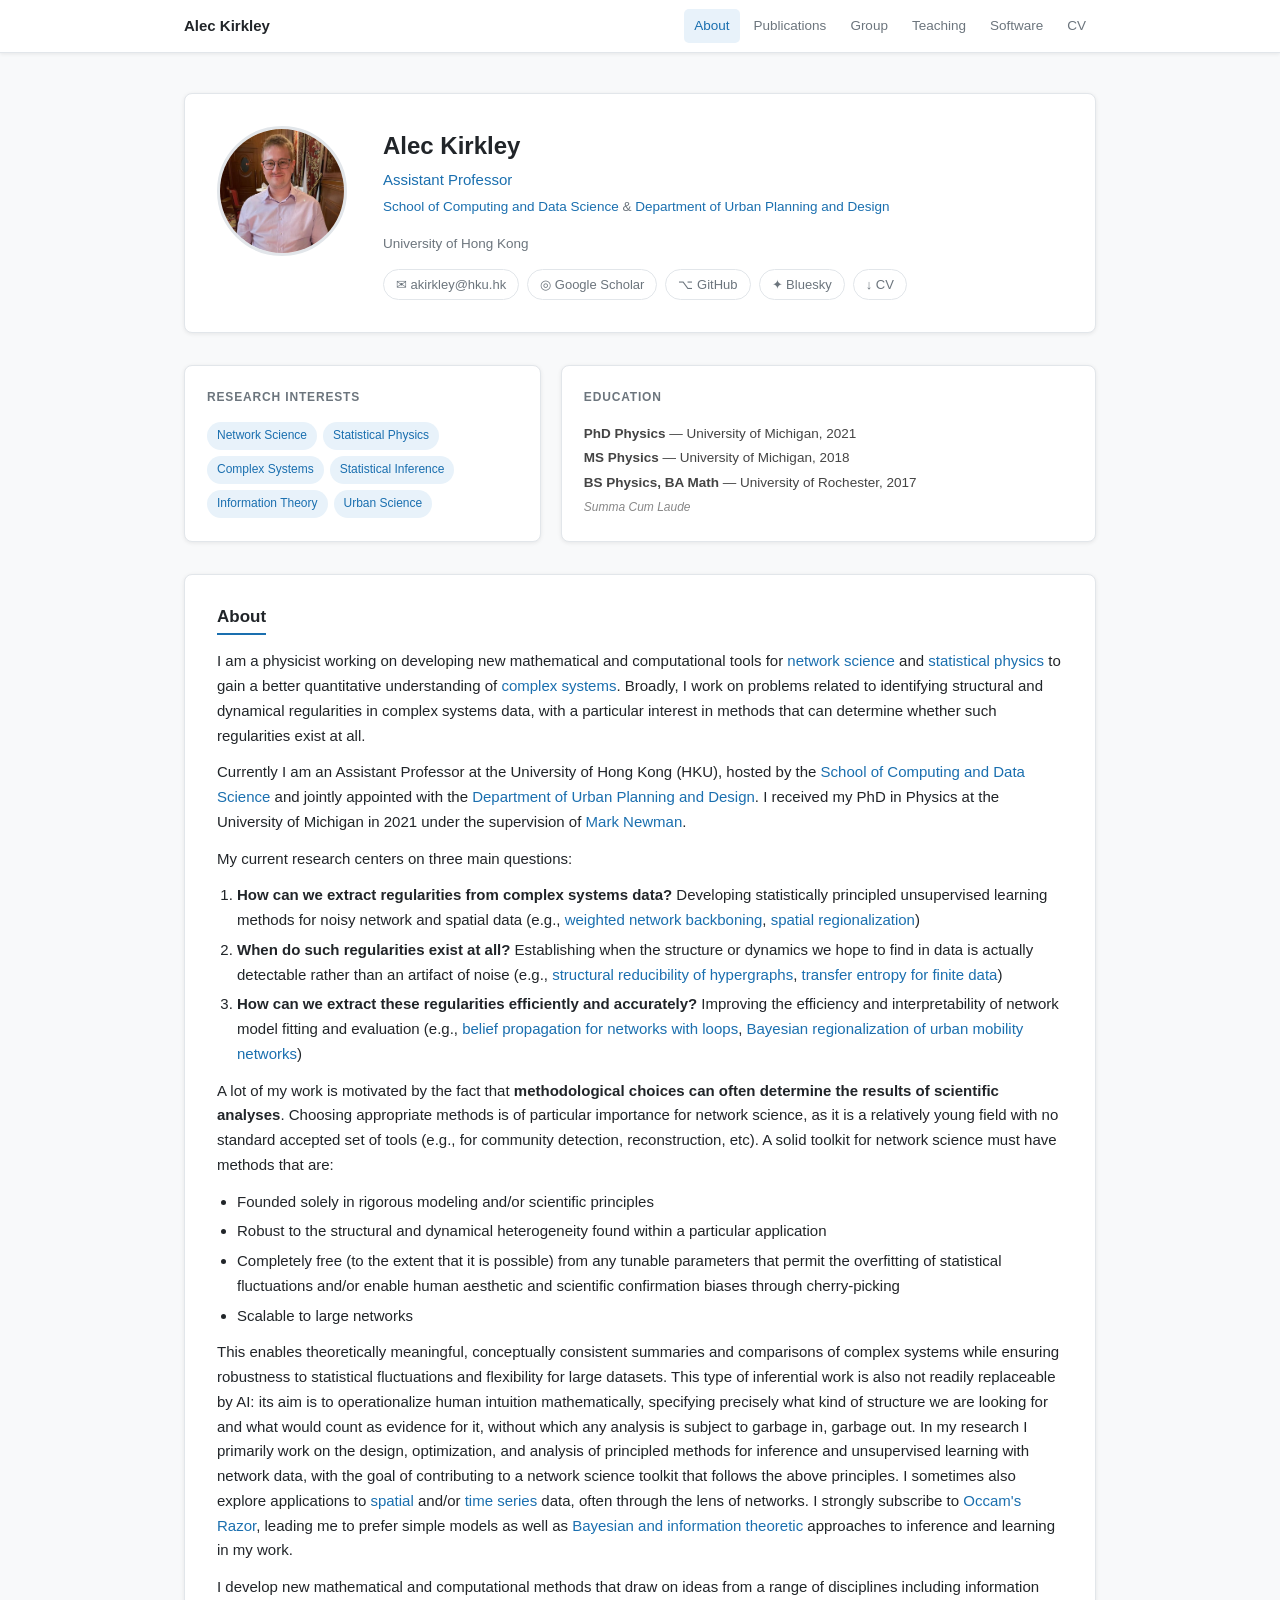
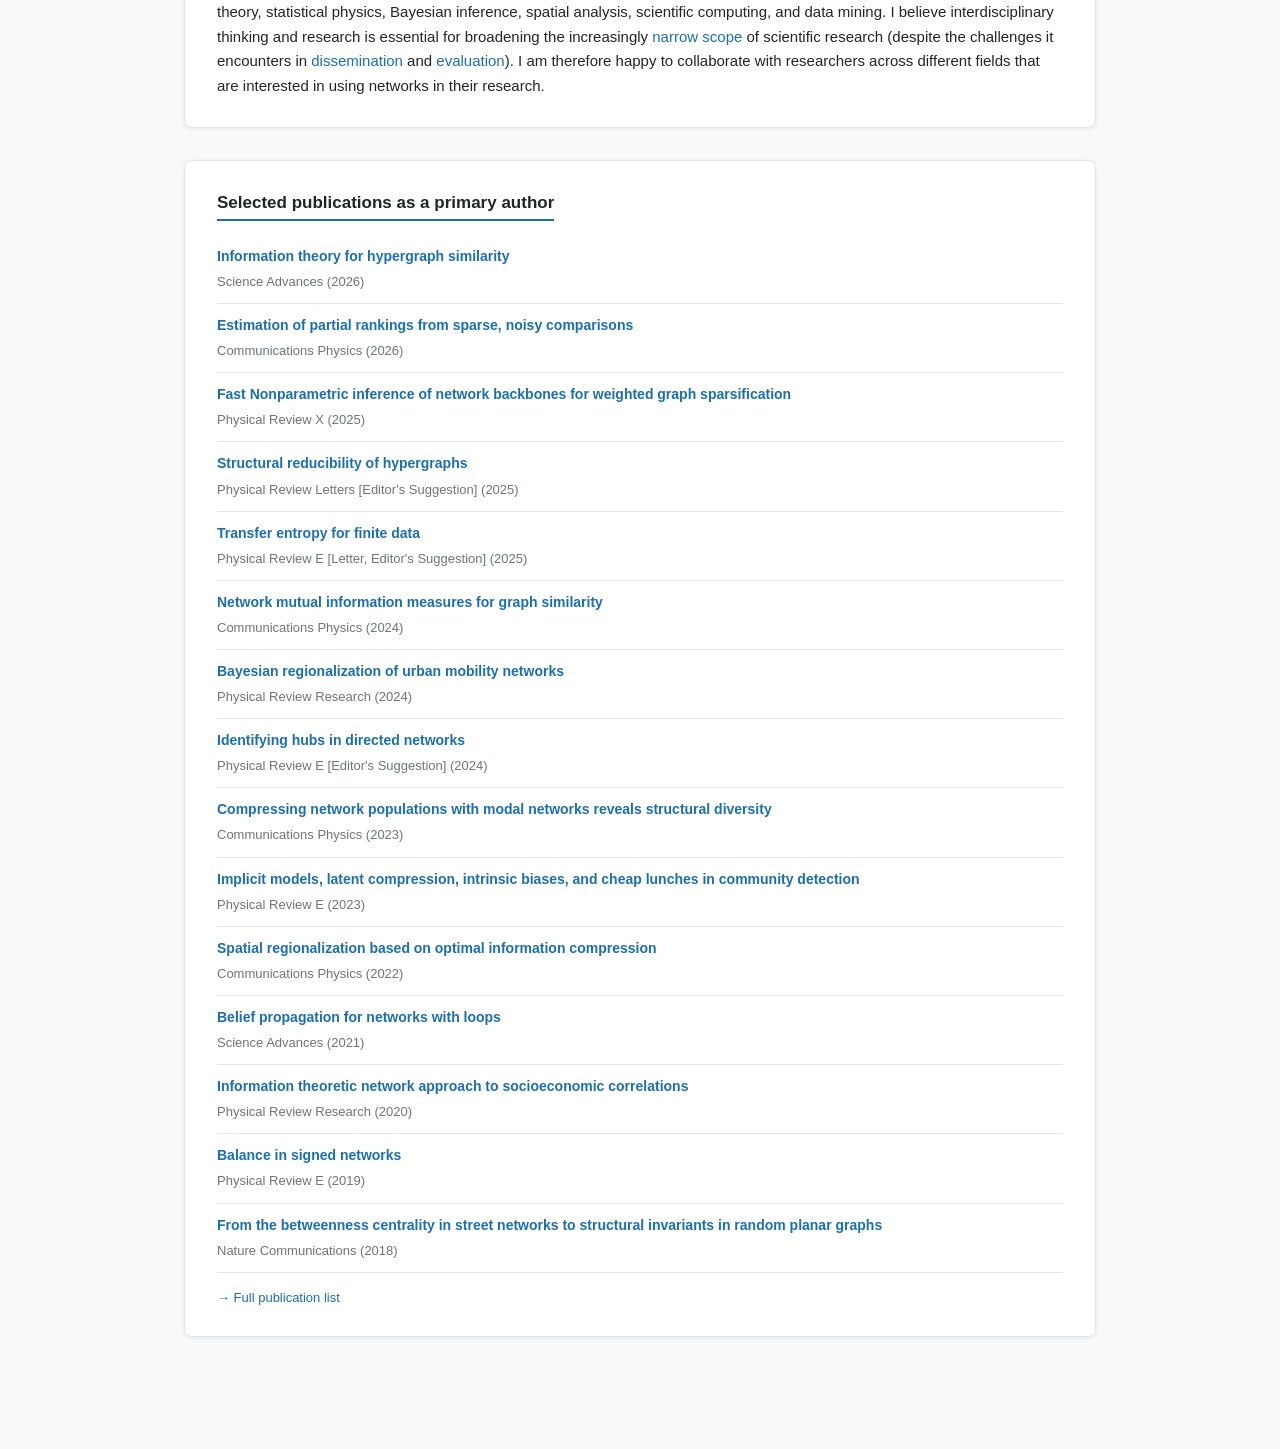
==== index.html @ 52a38477 "Add files via upload" ====
<!DOCTYPE html>
<html lang="en">
<head>
<meta charset="UTF-8">
<meta name="viewport" content="width=device-width, initial-scale=1.0">
<title>Alec Kirkley</title>
<link rel="stylesheet" href="style.css">
</head>
<body>

<nav>
  <div class="nav-inner">
    <a class="nav-brand" href="index.html">Alec Kirkley</a>
    <a class="nav-link active" href="index.html">About</a>
    <a class="nav-link" href="pubs.html">Publications</a>
    <a class="nav-link" href="group.html">Group</a>
    <a class="nav-link" href="teaching.html">Teaching</a>
    <a class="nav-link" href="software.html">Software</a>
    <a class="nav-link" href="files/cv.pdf">CV</a>
  </div>
</nav>

<div class="page">

  <!-- Hero -->
  <div class="hero">
    <img class="hero-photo" src="files/avatar.jpg" alt="Alec Kirkley">
    <div class="hero-body">
      <div class="hero-name">Alec Kirkley</div>
      <div class="hero-role">Assistant Professor</div>
      <div class="hero-org"><a href="https://www.cds.hku.hk/" target="_blank">School of Computing and Data Science</a> &amp; <a href="https://www.arch.hku.hk/staff/upad/kirkley-alec/?dept=upad" target="_blank">Department of Urban Planning and Design</a></div>
      <div class="hero-org">University of Hong Kong</div>
      <div class="hero-links">
        <a class="hero-link" href="mailto:akirkley@hku.hk">✉ akirkley@hku.hk</a>
        <a class="hero-link" href="https://scholar.google.com/citations?user=42b-2NcAAAAJ&hl=en" target="_blank">◎ Google Scholar</a>
        <a class="hero-link" href="https://github.com/aleckirkley" target="_blank">⌥ GitHub</a>
        <a class="hero-link" href="https://bsky.app/profile/captainkirk1041.bsky.social" target="_blank">✦ Bluesky</a>
        <a class="hero-link" href="files/cv.pdf">↓ CV</a>
      </div>
    </div>
  </div>

  <!-- 2-column info cards -->
  <div class="grid-2">
    <div class="card">
      <div class="card-title">Research Interests</div>
      <div class="tag-list">
        <span class="tag">Network Science</span>
        <span class="tag">Statistical Physics</span>
        <span class="tag">Complex Systems</span>
        <span class="tag">Statistical Inference</span>
        <span class="tag">Information Theory</span>
        <span class="tag">Urban Science</span>
      </div>
    </div>
    <div class="card">
      <div class="card-title">Education</div>
      <div style="font-size:13.5px; color:#444; line-height:1.8;">
        <div><strong>PhD Physics</strong> — University of Michigan, 2021</div>
        <div><strong>MS Physics</strong> — University of Michigan, 2018</div>
        <div><strong>BS Physics, BA Math</strong> — University of Rochester, 2017<br><em style="font-size:12px;color:#888">Summa Cum Laude</em></div>
      </div>
    </div>
  </div>

  <!-- Bio + Selected Pubs -->
  <div>
    <div class="section">
      <h2>About</h2>
      <p>I am a physicist working on developing new mathematical and computational tools for <a href="https://en.wikipedia.org/wiki/Network_science">network science</a> and <a href="https://en.wikipedia.org/wiki/Statistical_physics">statistical physics</a> to gain a better quantitative understanding of <a href="https://en.wikipedia.org/wiki/Complex_system">complex systems</a>. Broadly, I work on problems related to identifying structural and dynamical regularities in complex systems data, with a particular interest in methods that can determine whether such regularities exist at all.</p>
      <p>Currently I am an Assistant Professor at the University of Hong Kong (HKU), hosted by the <a href="https://www.cds.hku.hk/">School of Computing and Data Science</a> and jointly appointed with the <a href="https://www.arch.hku.hk/staff/upad/kirkley-alec/?dept=upad">Department of Urban Planning and Design</a>. I received my PhD in Physics at the University of Michigan in 2021 under the supervision of <a href="http://www-personal.umich.edu/~mejn/">Mark Newman</a>.</p>
      <p>My current research centers on three main questions:</p>
      <ol>
        <li><strong>How can we extract regularities from complex systems data?</strong> Developing statistically principled unsupervised learning methods for noisy network and spatial data (e.g., <a href="https://journals.aps.org/prx/abstract/10.1103/4pg6-mtmt">weighted network backboning</a>, <a href="https://www.nature.com/articles/s42005-022-01029-4">spatial regionalization</a>)</li>
        <li><strong>When do such regularities exist at all?</strong> Establishing when the structure or dynamics we hope to find in data is actually detectable rather than an artifact of noise (e.g., <a href="https://journals.aps.org/prl/abstract/10.1103/xrn7-cz8v">structural reducibility of hypergraphs</a>, <a href="https://journals.aps.org/pre/abstract/10.1103/tcss-5hn3">transfer entropy for finite data</a>)</li>
        <li><strong>How can we extract these regularities efficiently and accurately?</strong> Improving the efficiency and interpretability of network model fitting and evaluation (e.g., <a href="https://advances.sciencemag.org/content/7/17/eabf1211">belief propagation for networks with loops</a>, <a href="https://journals.aps.org/prresearch/abstract/10.1103/PhysRevResearch.6.033307">Bayesian regionalization of urban mobility networks</a>)</li>
      </ol>
      <p>A lot of my work is motivated by the fact that <strong>methodological choices can often determine the results of scientific analyses</strong>. Choosing appropriate methods is of particular importance for network science, as it is a relatively young field with no standard accepted set of tools (e.g., for community detection, reconstruction, etc). A solid toolkit for network science must have methods that are:</p>
      <ul>
        <li>Founded solely in rigorous modeling and/or scientific principles</li>
        <li>Robust to the structural and dynamical heterogeneity found within a particular application</li>
        <li>Completely free (to the extent that it is possible) from any tunable parameters that permit the overfitting of statistical fluctuations and/or enable human aesthetic and scientific confirmation biases through cherry-picking</li>
        <li>Scalable to large networks</li>
      </ul>
      <p>This enables theoretically meaningful, conceptually consistent summaries and comparisons of complex systems while ensuring robustness to statistical fluctuations and flexibility for large datasets. This type of inferential work is also not readily replaceable by AI: its aim is to operationalize human intuition mathematically, specifying precisely what kind of structure we are looking for and what would count as evidence for it, without which any analysis is subject to garbage in, garbage out. In my research I primarily work on the design, optimization, and analysis of principled methods for inference and unsupervised learning with network data, with the goal of contributing to a network science toolkit that follows the above principles. I sometimes also explore applications to <a href="https://www.nature.com/articles/s42005-022-01029-4">spatial</a> and/or <a href="https://journals.aps.org/pre/abstract/10.1103/tcss-5hn3">time series</a> data, often through the lens of networks. I strongly subscribe to <a href="https://simple.wikipedia.org/wiki/Occam%27s_razor">Occam's Razor</a>, leading me to prefer simple models as well as <a href="https://www.inference.org.uk/mackay/itprnn/ps/343.355.pdf">Bayesian and information theoretic</a> approaches to inference and learning in my work.</p>
      <p>I develop new mathematical and computational methods that draw on ideas from a range of disciplines including information theory, statistical physics, Bayesian inference, spatial analysis, scientific computing, and data mining. I believe interdisciplinary thinking and research is essential for broadening the increasingly <a href="https://www.science.org/doi/10.1126/science.1150473">narrow scope</a> of scientific research (despite the challenges it encounters in <a href="https://www.sciencedirect.com/science/article/abs/pii/S1751157723000937">dissemination</a> and <a href="https://www.tandfonline.com/doi/full/10.1080/00221546.2024.2301912">evaluation</a>). I am therefore happy to collaborate with researchers across different fields that are interested in using networks in their research.</p>
    </div>

    <div class="section">
      <h2>Selected publications as a primary author</h2>
      <div class="sel-pub">
        <strong><a href="https://www.science.org/doi/10.1126/sciadv.aec5619" target="_blank">Information theory for hypergraph similarity</a></strong>
        <span>Science Advances (2026)</span>
      </div>
      <div class="sel-pub">
        <strong><a href="https://www.nature.com/articles/s42005-025-02461-y" target="_blank">Estimation of partial rankings from sparse, noisy comparisons</a></strong>
        <span>Communications Physics (2026)</span>
      </div>
      <div class="sel-pub">
        <strong><a href="https://journals.aps.org/prx/abstract/10.1103/4pg6-mtmt" target="_blank">Fast Nonparametric inference of network backbones for weighted graph sparsification</a></strong>
        <span>Physical Review X (2025)</span>
      </div>
      <div class="sel-pub">
        <strong><a href="https://journals.aps.org/prl/abstract/10.1103/xrn7-cz8v" target="_blank">Structural reducibility of hypergraphs</a></strong>
        <span>Physical Review Letters [Editor's Suggestion] (2025)</span>
      </div>
      <div class="sel-pub">
        <strong><a href="https://journals.aps.org/pre/abstract/10.1103/tcss-5hn3" target="_blank">Transfer entropy for finite data</a></strong>
        <span>Physical Review E [Letter, Editor's Suggestion] (2025)</span>
      </div>
      <div class="sel-pub">
        <strong><a href="https://www.nature.com/articles/s42005-024-01830-3" target="_blank">Network mutual information measures for graph similarity</a></strong>
        <span>Communications Physics (2024)</span>
      </div>
      <div class="sel-pub">
        <strong><a href="https://journals.aps.org/prresearch/abstract/10.1103/PhysRevResearch.6.033307" target="_blank">Bayesian regionalization of urban mobility networks</a></strong>
        <span>Physical Review Research (2024)</span>
      </div>
      <div class="sel-pub">
        <strong><a href="https://journals.aps.org/pre/abstract/10.1103/PhysRevE.109.034310/" target="_blank">Identifying hubs in directed networks</a></strong>
        <span>Physical Review E [Editor's Suggestion] (2024)</span>
      </div>
      <div class="sel-pub">
        <strong><a href="https://www.nature.com/articles/s42005-023-01270-5" target="_blank">Compressing network populations with modal networks reveals structural diversity</a></strong>
        <span>Communications Physics (2023)</span>
      </div>
      <div class="sel-pub">
        <strong><a href="https://journals.aps.org/pre/abstract/10.1103/PhysRevE.108.024309" target="_blank">Implicit models, latent compression, intrinsic biases, and cheap lunches in community detection</a></strong>
        <span>Physical Review E (2023)</span>
      </div>
      <div class="sel-pub">
        <strong><a href="https://www.nature.com/articles/s42005-022-01029-4" target="_blank">Spatial regionalization based on optimal information compression</a></strong>
        <span>Communications Physics (2022)</span>
      </div>
      <div class="sel-pub">
        <strong><a href="https://advances.sciencemag.org/content/7/17/eabf1211" target="_blank">Belief propagation for networks with loops</a></strong>
        <span>Science Advances (2021)</span>
      </div>
      <div class="sel-pub">
        <strong><a href="https://journals.aps.org/prresearch/abstract/10.1103/PhysRevResearch.2.043212" target="_blank">Information theoretic network approach to socioeconomic correlations</a></strong>
        <span>Physical Review Research (2020)</span>
      </div>
      <div class="sel-pub">
        <strong><a href="https://journals.aps.org/pre/abstract/10.1103/PhysRevE.99.012320" target="_blank">Balance in signed networks</a></strong>
        <span>Physical Review E (2019)</span>
      </div>
      <div class="sel-pub">
        <strong><a href="https://www.nature.com/articles/s41467-018-04978-z" target="_blank">From the betweenness centrality in street networks to structural invariants in random planar graphs</a></strong>
        <span>Nature Communications (2018)</span>
      </div>
      <p style="margin-top:14px; font-size:13px;"><a href="pubs.html">→ Full publication list</a></p>
    </div>
  </div>

</div>
</body>
</html>
---- style.css ----
*, *::before, *::after { box-sizing: border-box; margin: 0; padding: 0; }

:root {
  --bg: #f8f9fa;
  --surface: #ffffff;
  --border: #e2e6ea;
  --text: #212529;
  --muted: #6c757d;
  --accent: #1a6faf;
  --accent-light: #e8f2fa;
  --radius: 8px;
  --shadow: 0 1px 4px rgba(0,0,0,0.08);
  --shadow-md: 0 3px 12px rgba(0,0,0,0.10);
}

body {
  font-family: -apple-system, BlinkMacSystemFont, "Segoe UI", Roboto, "Helvetica Neue", Arial, sans-serif;
  font-size: 15px;
  line-height: 1.65;
  color: var(--text);
  background: var(--bg);
}

a { color: var(--accent); text-decoration: none; }
a:hover { text-decoration: underline; }

/* NAV */
nav {
  background: var(--surface);
  border-bottom: 1px solid var(--border);
  position: sticky;
  top: 0;
  z-index: 100;
  box-shadow: var(--shadow);
}
.nav-inner {
  max-width: 960px;
  margin: 0 auto;
  padding: 0 24px;
  display: flex;
  align-items: center;
  gap: 4px;
  height: 52px;
}
.nav-brand {
  font-weight: 600;
  font-size: 15px;
  color: var(--text);
  margin-right: auto;
  white-space: nowrap;
}
.nav-brand:hover { text-decoration: none; color: var(--accent); }
nav a.nav-link {
  font-size: 13.5px;
  color: var(--muted);
  padding: 6px 10px;
  border-radius: 5px;
  transition: background 0.15s, color 0.15s;
}
nav a.nav-link:hover, nav a.nav-link.active {
  background: var(--accent-light);
  color: var(--accent);
  text-decoration: none;
}

/* PAGE WRAPPER */
.page { max-width: 960px; margin: 0 auto; padding: 40px 24px 80px; }

/* HERO */
.hero {
  display: flex;
  gap: 36px;
  align-items: flex-start;
  background: var(--surface);
  border: 1px solid var(--border);
  border-radius: var(--radius);
  padding: 32px;
  box-shadow: var(--shadow);
  margin-bottom: 32px;
}
.hero-photo {
  width: 130px;
  height: 130px;
  border-radius: 50%;
  object-fit: cover;
  flex-shrink: 0;
  border: 3px solid var(--border);
}
.hero-body { flex: 1; }
.hero-name { font-size: 24px; font-weight: 700; margin-bottom: 2px; }
.hero-role { color: var(--accent); font-size: 15px; font-weight: 500; margin-bottom: 4px; }
.hero-org { color: var(--muted); font-size: 13.5px; margin-bottom: 14px; }
.hero-links { display: flex; flex-wrap: wrap; gap: 8px; }
.hero-link {
  display: inline-flex;
  align-items: center;
  gap: 5px;
  font-size: 13px;
  color: var(--muted);
  border: 1px solid var(--border);
  border-radius: 20px;
  padding: 4px 12px;
  transition: border-color 0.15s, color 0.15s;
}
.hero-link:hover { border-color: var(--accent); color: var(--accent); text-decoration: none; }

/* GRID */
.grid-3 {
  display: grid;
  grid-template-columns: repeat(3, 1fr);
  gap: 20px;
  margin-bottom: 32px;
}
.grid-2 {
  display: grid;
  grid-template-columns: 2fr 3fr;
  gap: 20px;
  margin-bottom: 32px;
}
@media (max-width: 700px) {
  .grid-3, .grid-2 { grid-template-columns: 1fr; }
  .hero { flex-direction: column; gap: 20px; }
}

/* CARD */
.card {
  background: var(--surface);
  border: 1px solid var(--border);
  border-radius: var(--radius);
  padding: 22px;
  box-shadow: var(--shadow);
}
.card-title {
  font-size: 12px;
  font-weight: 700;
  text-transform: uppercase;
  letter-spacing: 0.07em;
  color: var(--muted);
  margin-bottom: 14px;
}
.tag-list { display: flex; flex-wrap: wrap; gap: 6px; }
.tag {
  background: var(--accent-light);
  color: var(--accent);
  font-size: 12px;
  padding: 4px 10px;
  border-radius: 20px;
  font-weight: 500;
}

/* BIO SECTION */
.section {
  background: var(--surface);
  border: 1px solid var(--border);
  border-radius: var(--radius);
  padding: 28px 32px;
  box-shadow: var(--shadow);
  margin-bottom: 32px;
}
.section h2 {
  font-size: 17px;
  font-weight: 700;
  margin-bottom: 14px;
  color: var(--text);
  border-bottom: 2px solid var(--accent);
  display: inline-block;
  padding-bottom: 2px;
}
.section p { margin-bottom: 12px; color: var(--text); }
.section p:last-child { margin-bottom: 0; }
.section ul, .section ol { padding-left: 20px; margin-bottom: 12px; }
.section li { margin-bottom: 5px; }

/* PUB LIST */
.pub-list { list-style: none; padding: 0; }
.pub-item {
  padding: 14px 0;
  border-bottom: 1px solid var(--border);
}
.pub-item:last-child { border-bottom: none; padding-bottom: 0; }
.pub-title { font-weight: 600; font-size: 14.5px; margin-bottom: 3px; }
.pub-venue { font-size: 13px; color: var(--muted); margin-bottom: 5px; }
.pub-links { display: flex; gap: 8px; flex-wrap: wrap; }
.pub-link {
  font-size: 12px;
  background: var(--accent-light);
  color: var(--accent);
  padding: 2px 10px;
  border-radius: 12px;
  border: 1px solid #c9def0;
}
.pub-link:hover { background: var(--accent); color: #fff; text-decoration: none; }

.section-label {
  font-size: 11px;
  font-weight: 700;
  text-transform: uppercase;
  letter-spacing: 0.1em;
  color: var(--accent);
  margin: 20px 0 10px;
}
.section-label:first-child { margin-top: 0; }

/* PAGE HEADER */
.page-header {
  margin-bottom: 28px;
}
.page-header h1 {
  font-size: 26px;
  font-weight: 700;
}
.page-header p { color: var(--muted); margin-top: 4px; }

/* SELECTED PUBS ON HOME */
.sel-pub {
  padding: 10px 0;
  border-bottom: 1px solid var(--border);
  font-size: 14px;
}
.sel-pub:last-child { border-bottom: none; }
.sel-pub strong { display: block; font-weight: 600; margin-bottom: 2px; }
.sel-pub span { color: var(--muted); font-size: 13px; }

/* CONTACT CARD */
.contact-item { display: flex; align-items: center; gap: 8px; margin-bottom: 10px; font-size: 14px; color: var(--muted); }
.contact-item a { color: var(--text); }
.contact-item:last-child { margin-bottom: 0; }
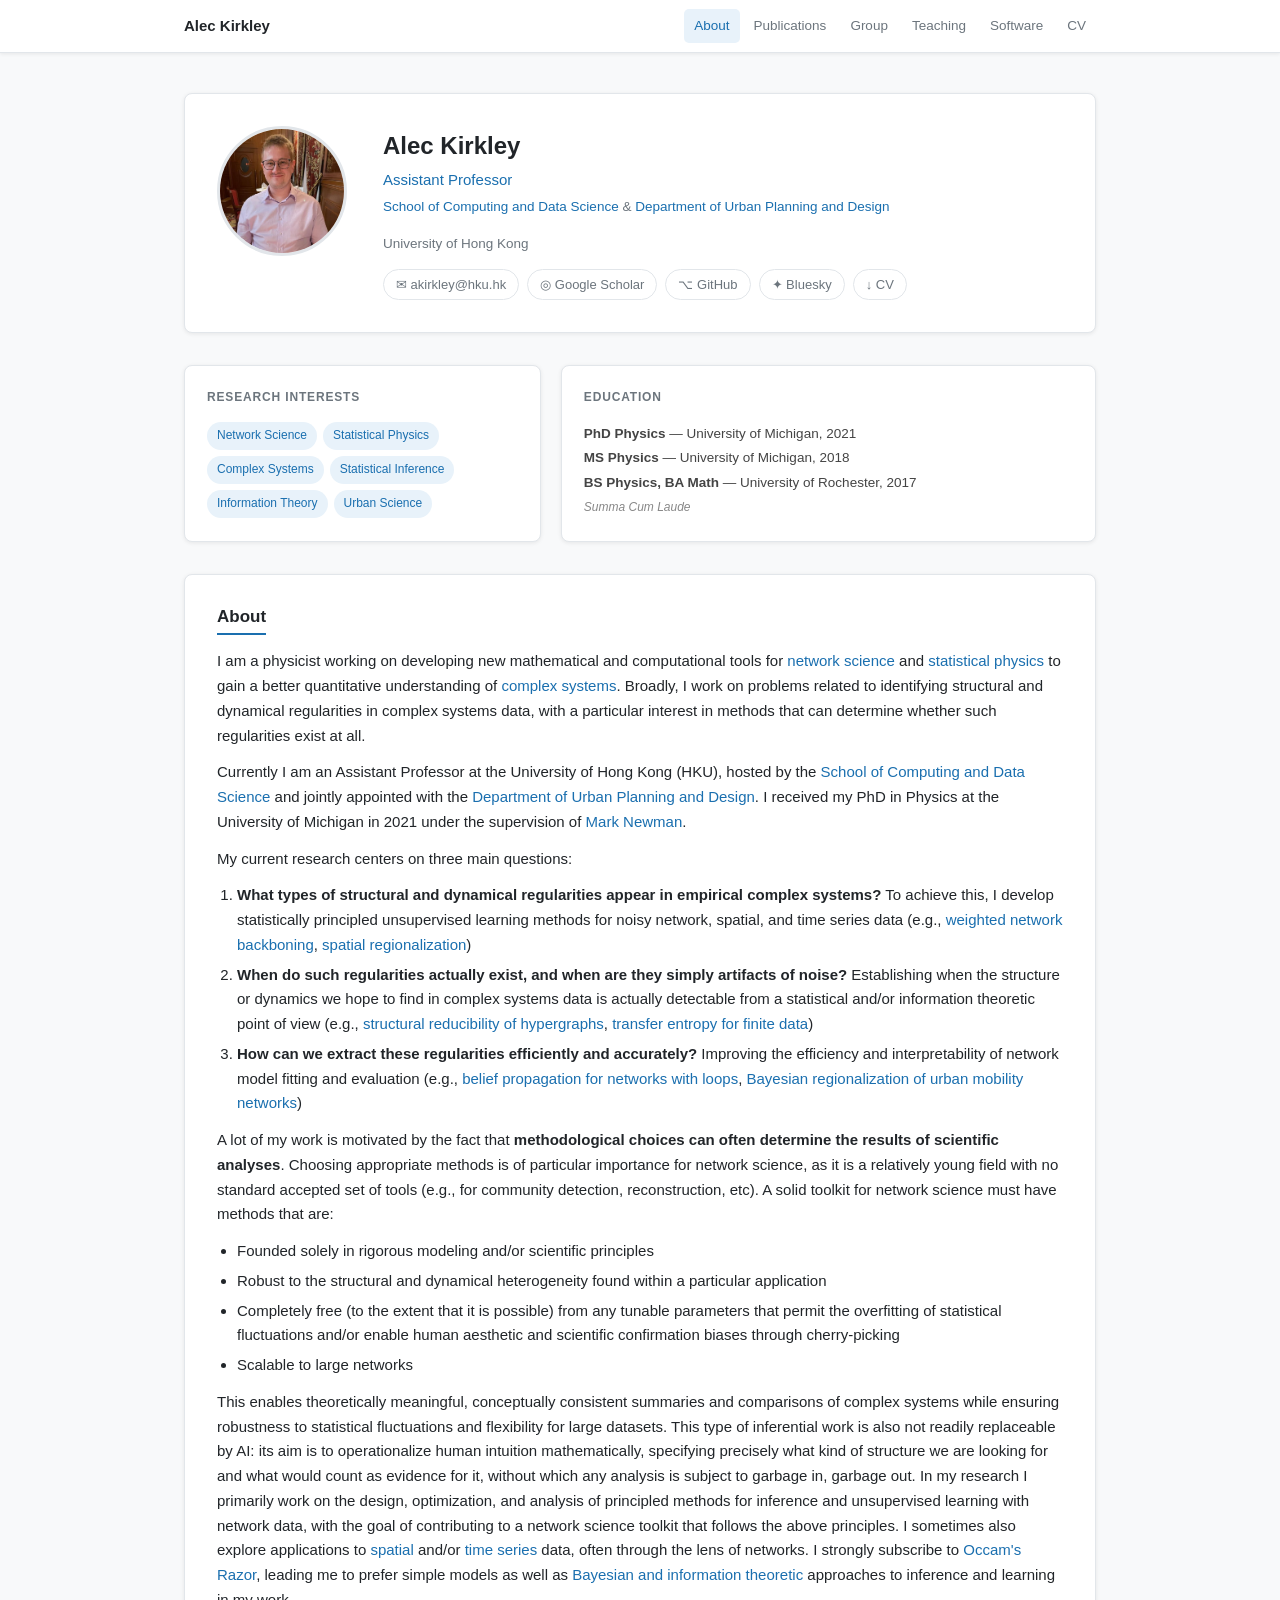
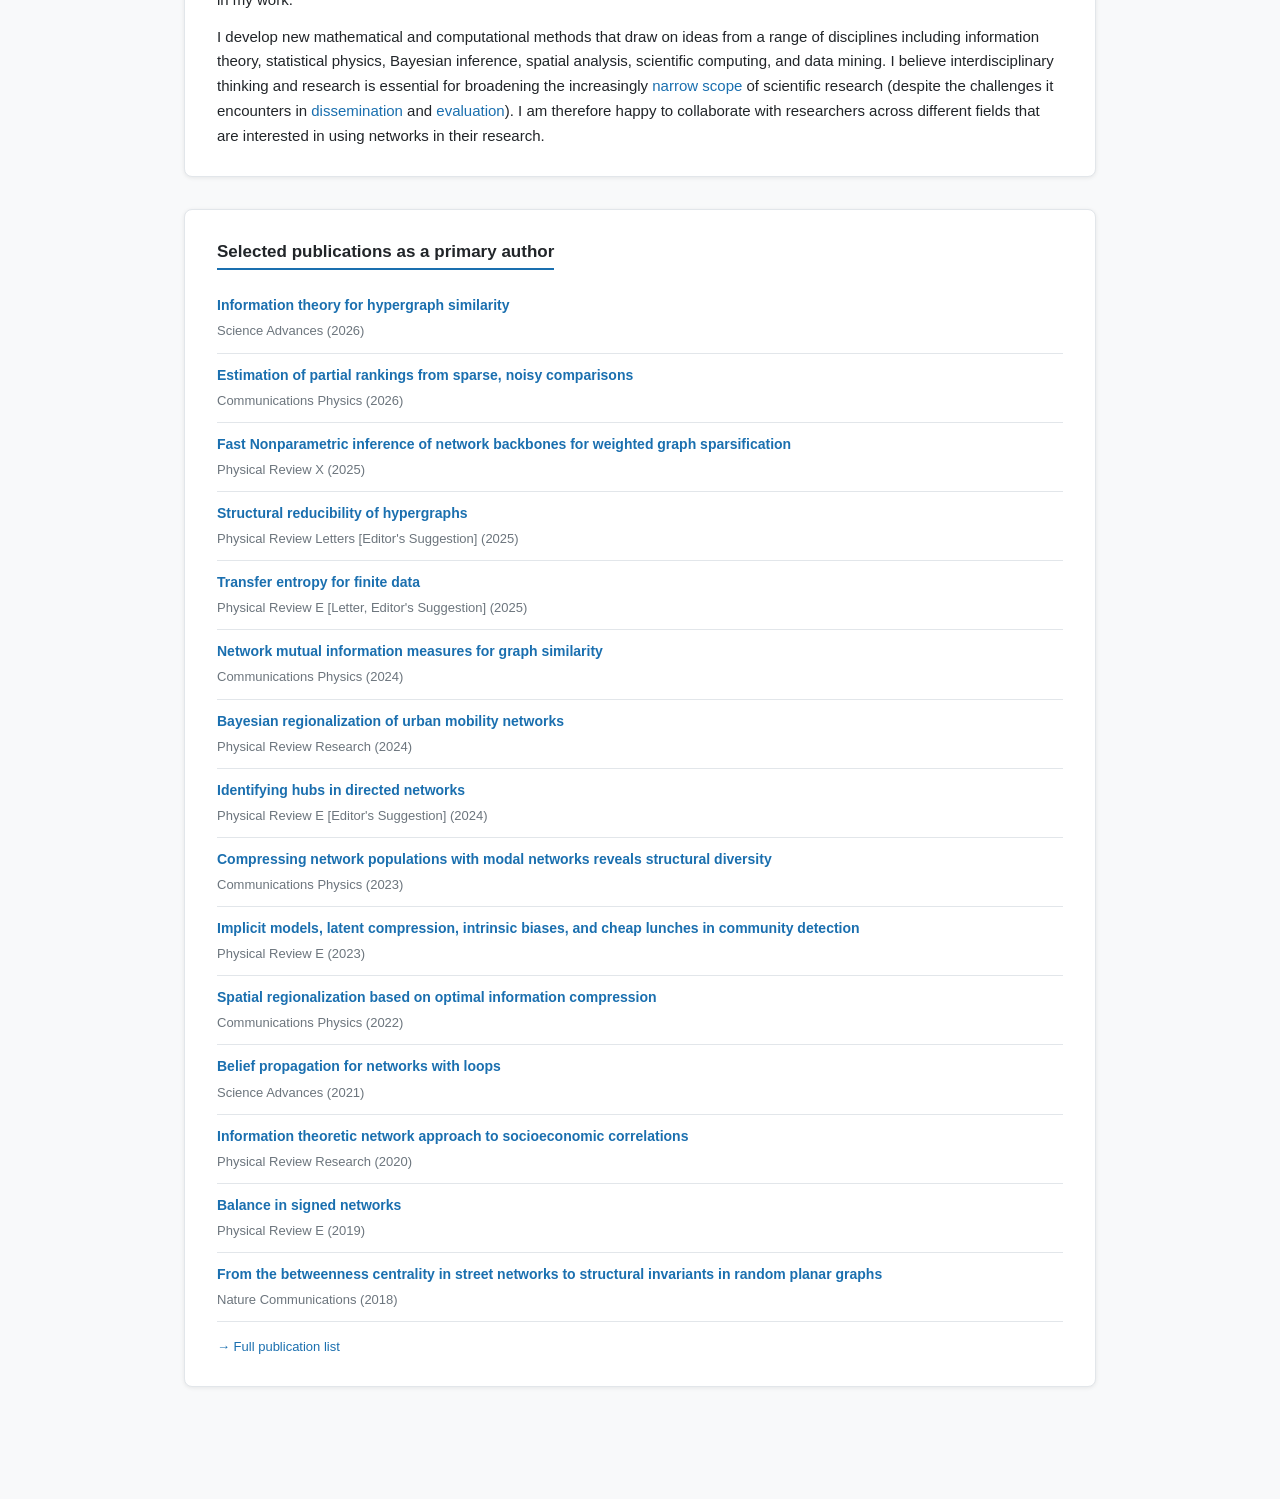
==== commit 703dd796: "Update index.html" ====
--- a/index.html
+++ b/index.html
@@ -71,8 +71,8 @@
       <p>Currently I am an Assistant Professor at the University of Hong Kong (HKU), hosted by the <a href="https://www.cds.hku.hk/">School of Computing and Data Science</a> and jointly appointed with the <a href="https://www.arch.hku.hk/staff/upad/kirkley-alec/?dept=upad">Department of Urban Planning and Design</a>. I received my PhD in Physics at the University of Michigan in 2021 under the supervision of <a href="http://www-personal.umich.edu/~mejn/">Mark Newman</a>.</p>
       <p>My current research centers on three main questions:</p>
       <ol>
-        <li><strong>How can we extract regularities from complex systems data?</strong> Developing statistically principled unsupervised learning methods for noisy network and spatial data (e.g., <a href="https://journals.aps.org/prx/abstract/10.1103/4pg6-mtmt">weighted network backboning</a>, <a href="https://www.nature.com/articles/s42005-022-01029-4">spatial regionalization</a>)</li>
-        <li><strong>When do such regularities exist at all?</strong> Establishing when the structure or dynamics we hope to find in data is actually detectable rather than an artifact of noise (e.g., <a href="https://journals.aps.org/prl/abstract/10.1103/xrn7-cz8v">structural reducibility of hypergraphs</a>, <a href="https://journals.aps.org/pre/abstract/10.1103/tcss-5hn3">transfer entropy for finite data</a>)</li>
+        <li><strong>What types of structural and dynamical regularities appear in empirical complex systems?</strong> To achieve this, I develop statistically principled unsupervised learning methods for noisy network, spatial, and time series data (e.g., <a href="https://journals.aps.org/prx/abstract/10.1103/4pg6-mtmt">weighted network backboning</a>, <a href="https://www.nature.com/articles/s42005-022-01029-4">spatial regionalization</a>)</li>
+        <li><strong>When do such regularities actually exist, and when are they simply artifacts of noise?</strong> Establishing when the structure or dynamics we hope to find in complex systems data is actually detectable from a statistical and/or information theoretic point of view (e.g., <a href="https://journals.aps.org/prl/abstract/10.1103/xrn7-cz8v">structural reducibility of hypergraphs</a>, <a href="https://journals.aps.org/pre/abstract/10.1103/tcss-5hn3">transfer entropy for finite data</a>)</li>
         <li><strong>How can we extract these regularities efficiently and accurately?</strong> Improving the efficiency and interpretability of network model fitting and evaluation (e.g., <a href="https://advances.sciencemag.org/content/7/17/eabf1211">belief propagation for networks with loops</a>, <a href="https://journals.aps.org/prresearch/abstract/10.1103/PhysRevResearch.6.033307">Bayesian regionalization of urban mobility networks</a>)</li>
       </ol>
       <p>A lot of my work is motivated by the fact that <strong>methodological choices can often determine the results of scientific analyses</strong>. Choosing appropriate methods is of particular importance for network science, as it is a relatively young field with no standard accepted set of tools (e.g., for community detection, reconstruction, etc). A solid toolkit for network science must have methods that are:</p>
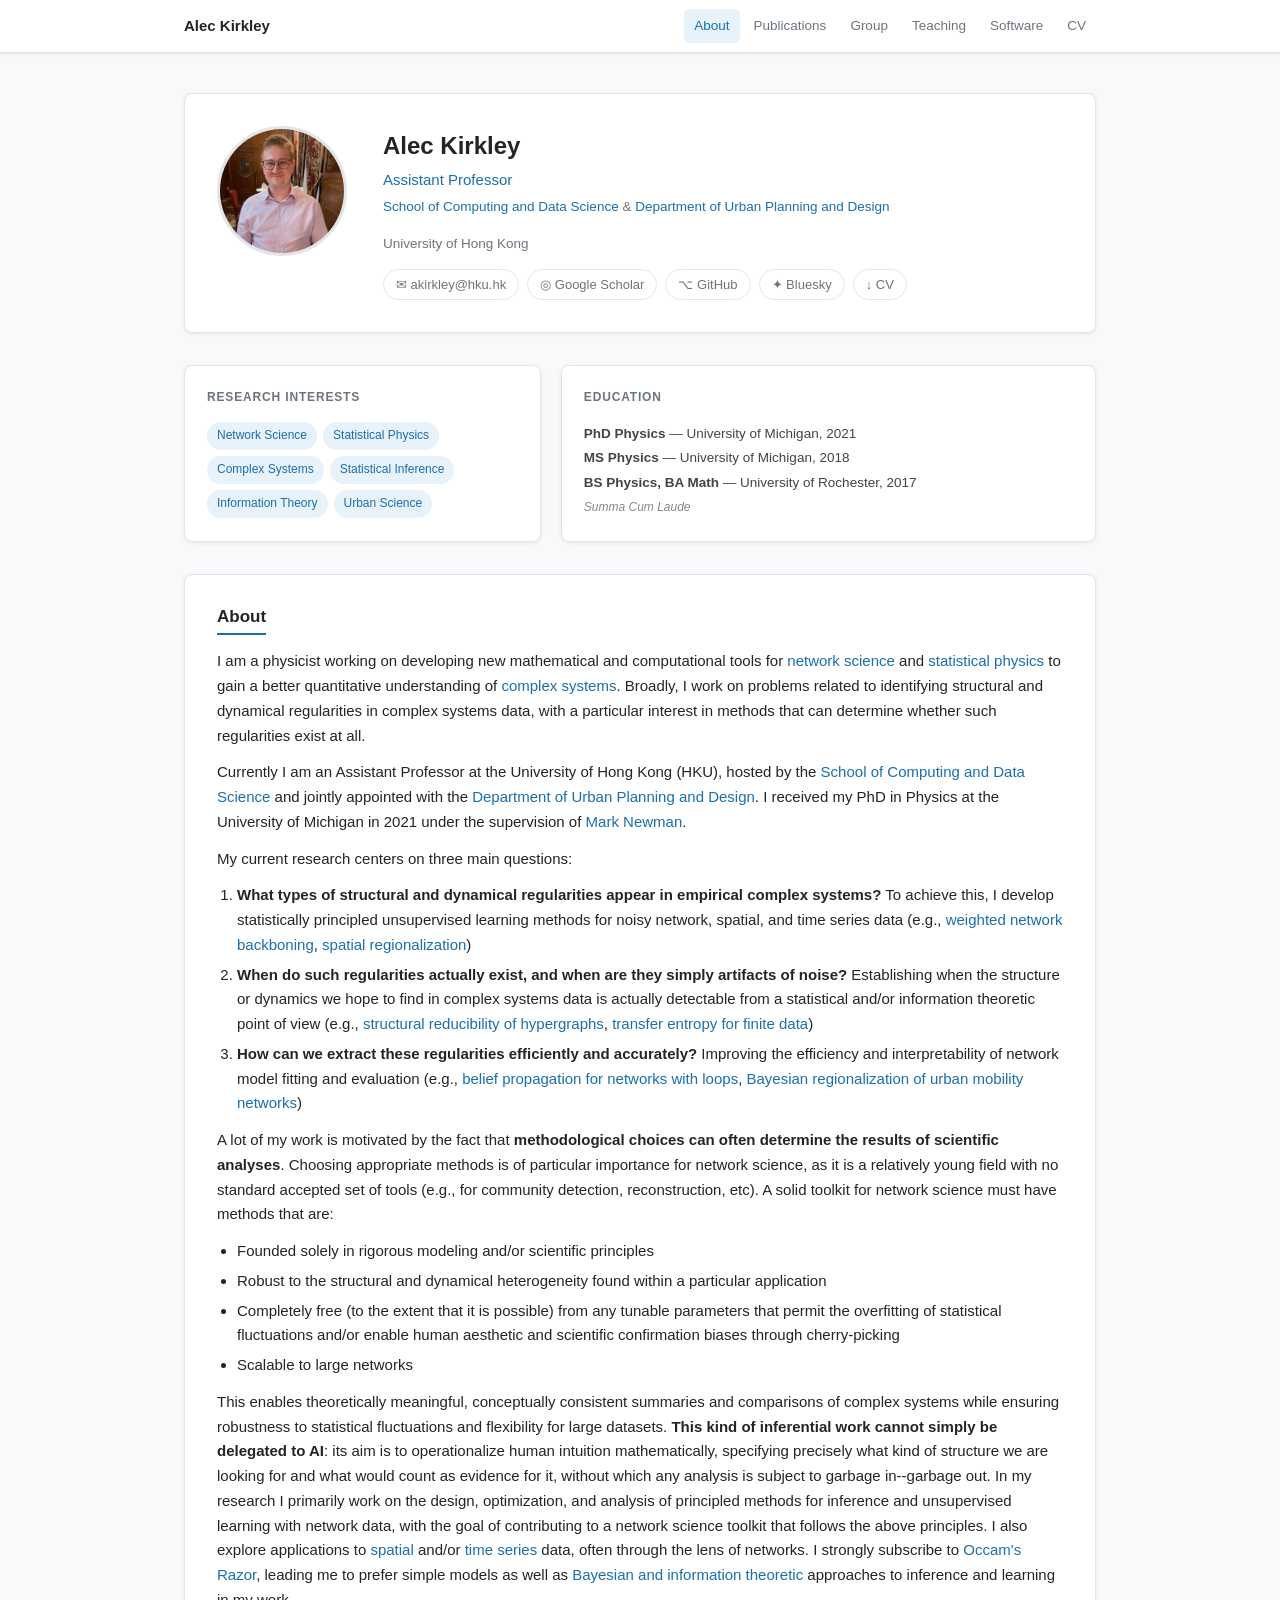
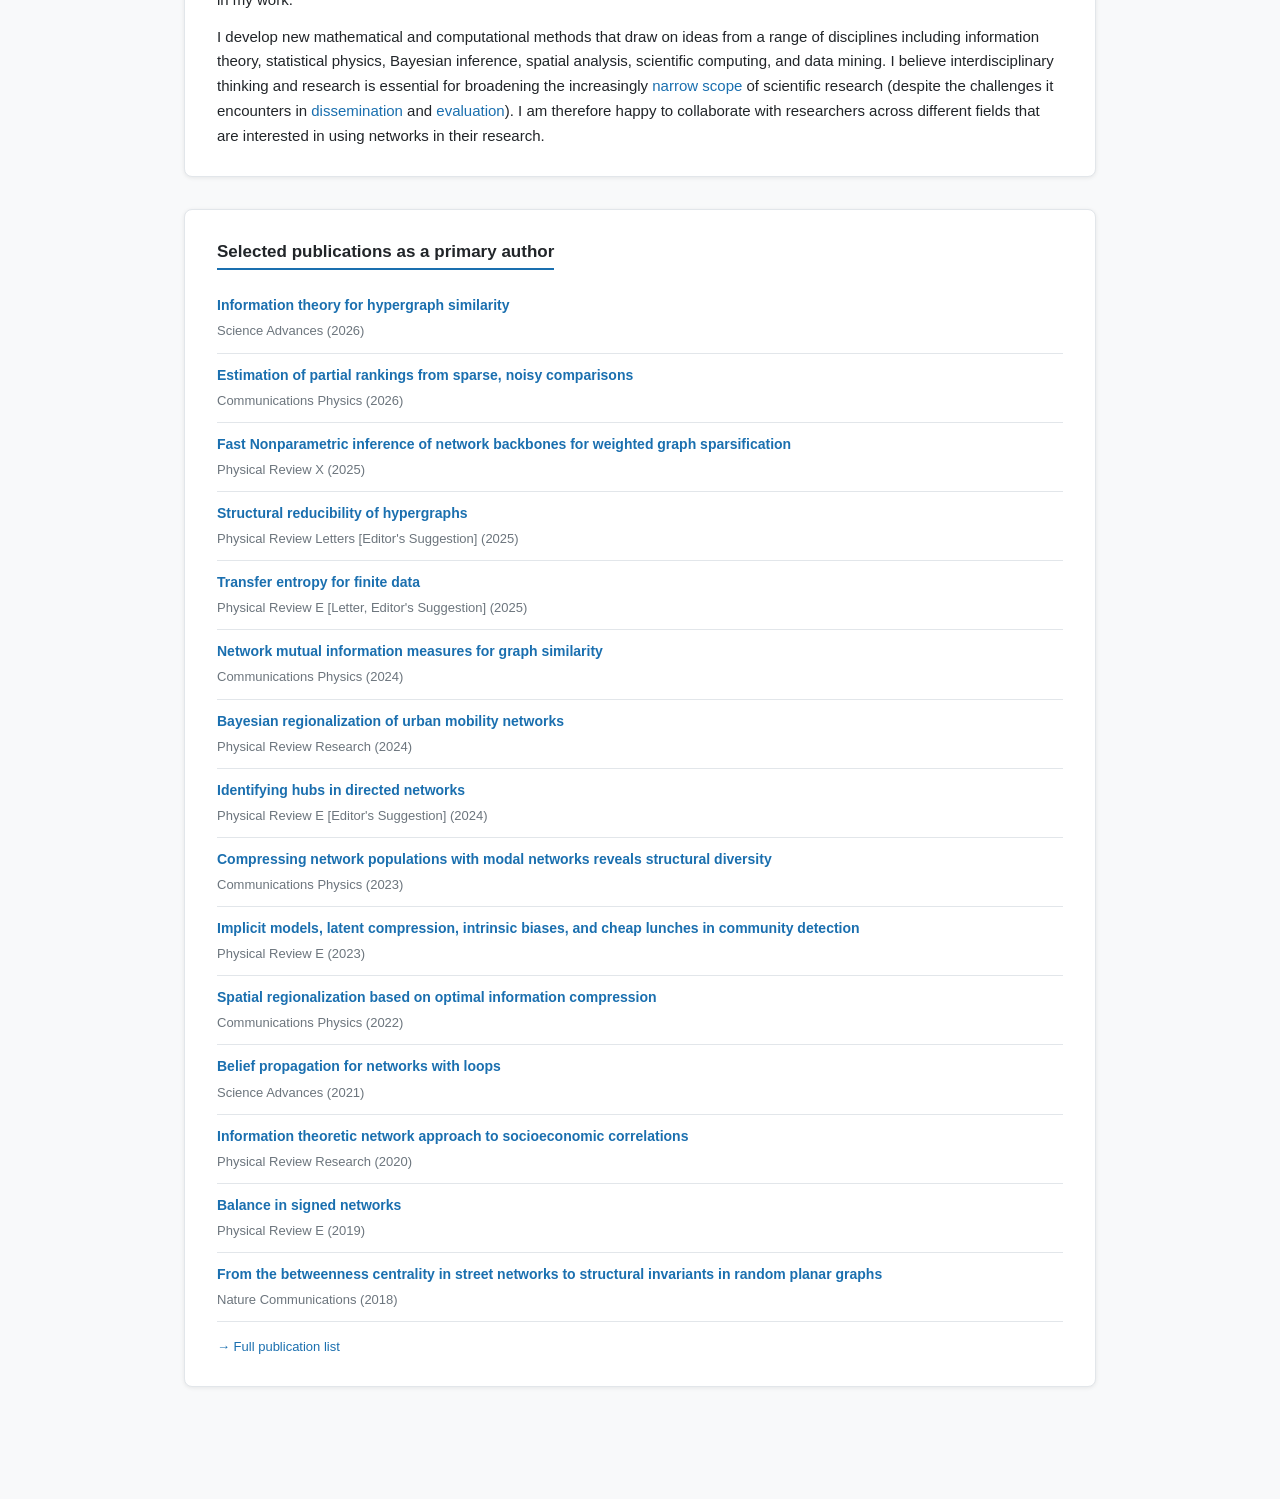
==== commit 263bbdcf: "Update index.html" ====
--- a/index.html
+++ b/index.html
@@ -82,7 +82,7 @@
         <li>Completely free (to the extent that it is possible) from any tunable parameters that permit the overfitting of statistical fluctuations and/or enable human aesthetic and scientific confirmation biases through cherry-picking</li>
         <li>Scalable to large networks</li>
       </ul>
-      <p>This enables theoretically meaningful, conceptually consistent summaries and comparisons of complex systems while ensuring robustness to statistical fluctuations and flexibility for large datasets. This type of inferential work is also not readily replaceable by AI: its aim is to operationalize human intuition mathematically, specifying precisely what kind of structure we are looking for and what would count as evidence for it, without which any analysis is subject to garbage in, garbage out. In my research I primarily work on the design, optimization, and analysis of principled methods for inference and unsupervised learning with network data, with the goal of contributing to a network science toolkit that follows the above principles. I sometimes also explore applications to <a href="https://www.nature.com/articles/s42005-022-01029-4">spatial</a> and/or <a href="https://journals.aps.org/pre/abstract/10.1103/tcss-5hn3">time series</a> data, often through the lens of networks. I strongly subscribe to <a href="https://simple.wikipedia.org/wiki/Occam%27s_razor">Occam's Razor</a>, leading me to prefer simple models as well as <a href="https://www.inference.org.uk/mackay/itprnn/ps/343.355.pdf">Bayesian and information theoretic</a> approaches to inference and learning in my work.</p>
+      <p>This enables theoretically meaningful, conceptually consistent summaries and comparisons of complex systems while ensuring robustness to statistical fluctuations and flexibility for large datasets. <strong>This kind of inferential work cannot simply be delegated to AI</strong>: its aim is to operationalize human intuition mathematically, specifying precisely what kind of structure we are looking for and what would count as evidence for it, without which any analysis is subject to garbage in--garbage out. In my research I primarily work on the design, optimization, and analysis of principled methods for inference and unsupervised learning with network data, with the goal of contributing to a network science toolkit that follows the above principles. I also explore applications to <a href="https://www.nature.com/articles/s42005-022-01029-4">spatial</a> and/or <a href="https://journals.aps.org/pre/abstract/10.1103/tcss-5hn3">time series</a> data, often through the lens of networks. I strongly subscribe to <a href="https://simple.wikipedia.org/wiki/Occam%27s_razor">Occam's Razor</a>, leading me to prefer simple models as well as <a href="https://www.inference.org.uk/mackay/itprnn/ps/343.355.pdf">Bayesian and information theoretic</a> approaches to inference and learning in my work.</p>
       <p>I develop new mathematical and computational methods that draw on ideas from a range of disciplines including information theory, statistical physics, Bayesian inference, spatial analysis, scientific computing, and data mining. I believe interdisciplinary thinking and research is essential for broadening the increasingly <a href="https://www.science.org/doi/10.1126/science.1150473">narrow scope</a> of scientific research (despite the challenges it encounters in <a href="https://www.sciencedirect.com/science/article/abs/pii/S1751157723000937">dissemination</a> and <a href="https://www.tandfonline.com/doi/full/10.1080/00221546.2024.2301912">evaluation</a>). I am therefore happy to collaborate with researchers across different fields that are interested in using networks in their research.</p>
     </div>
 
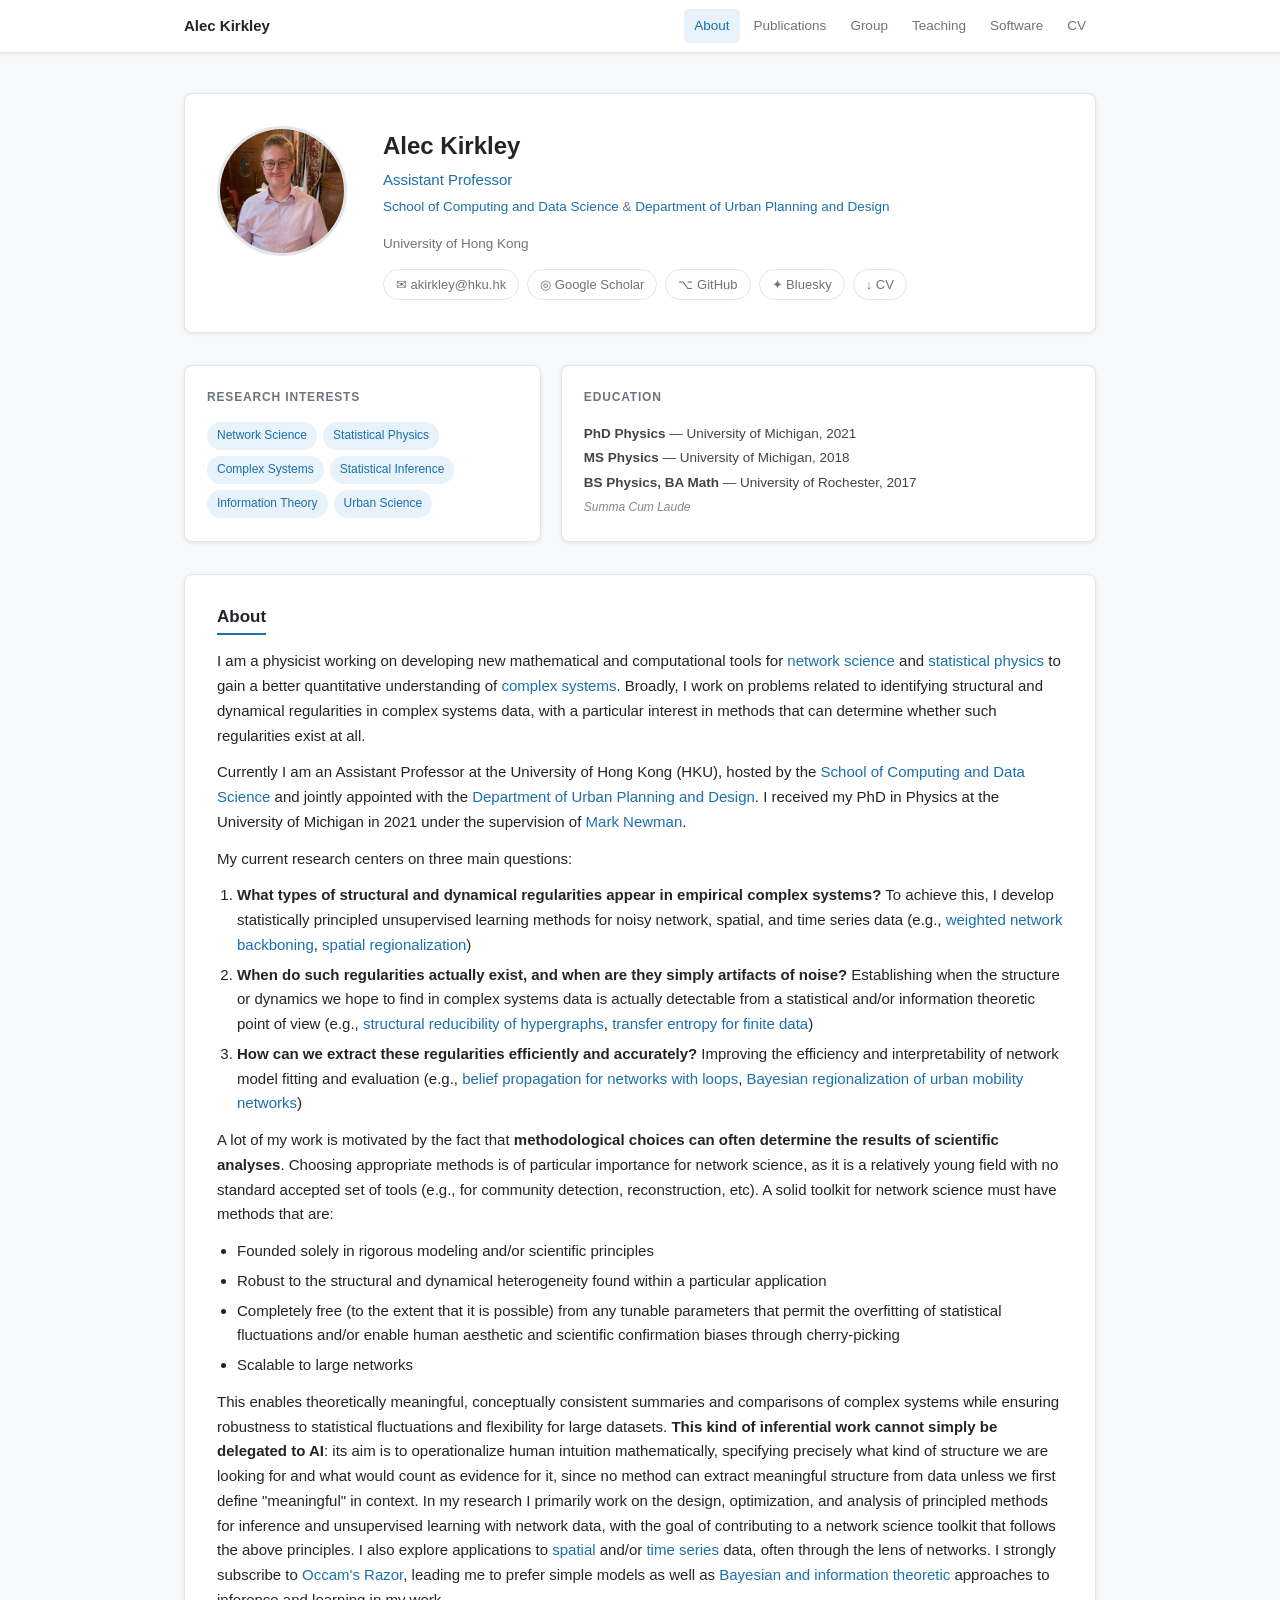
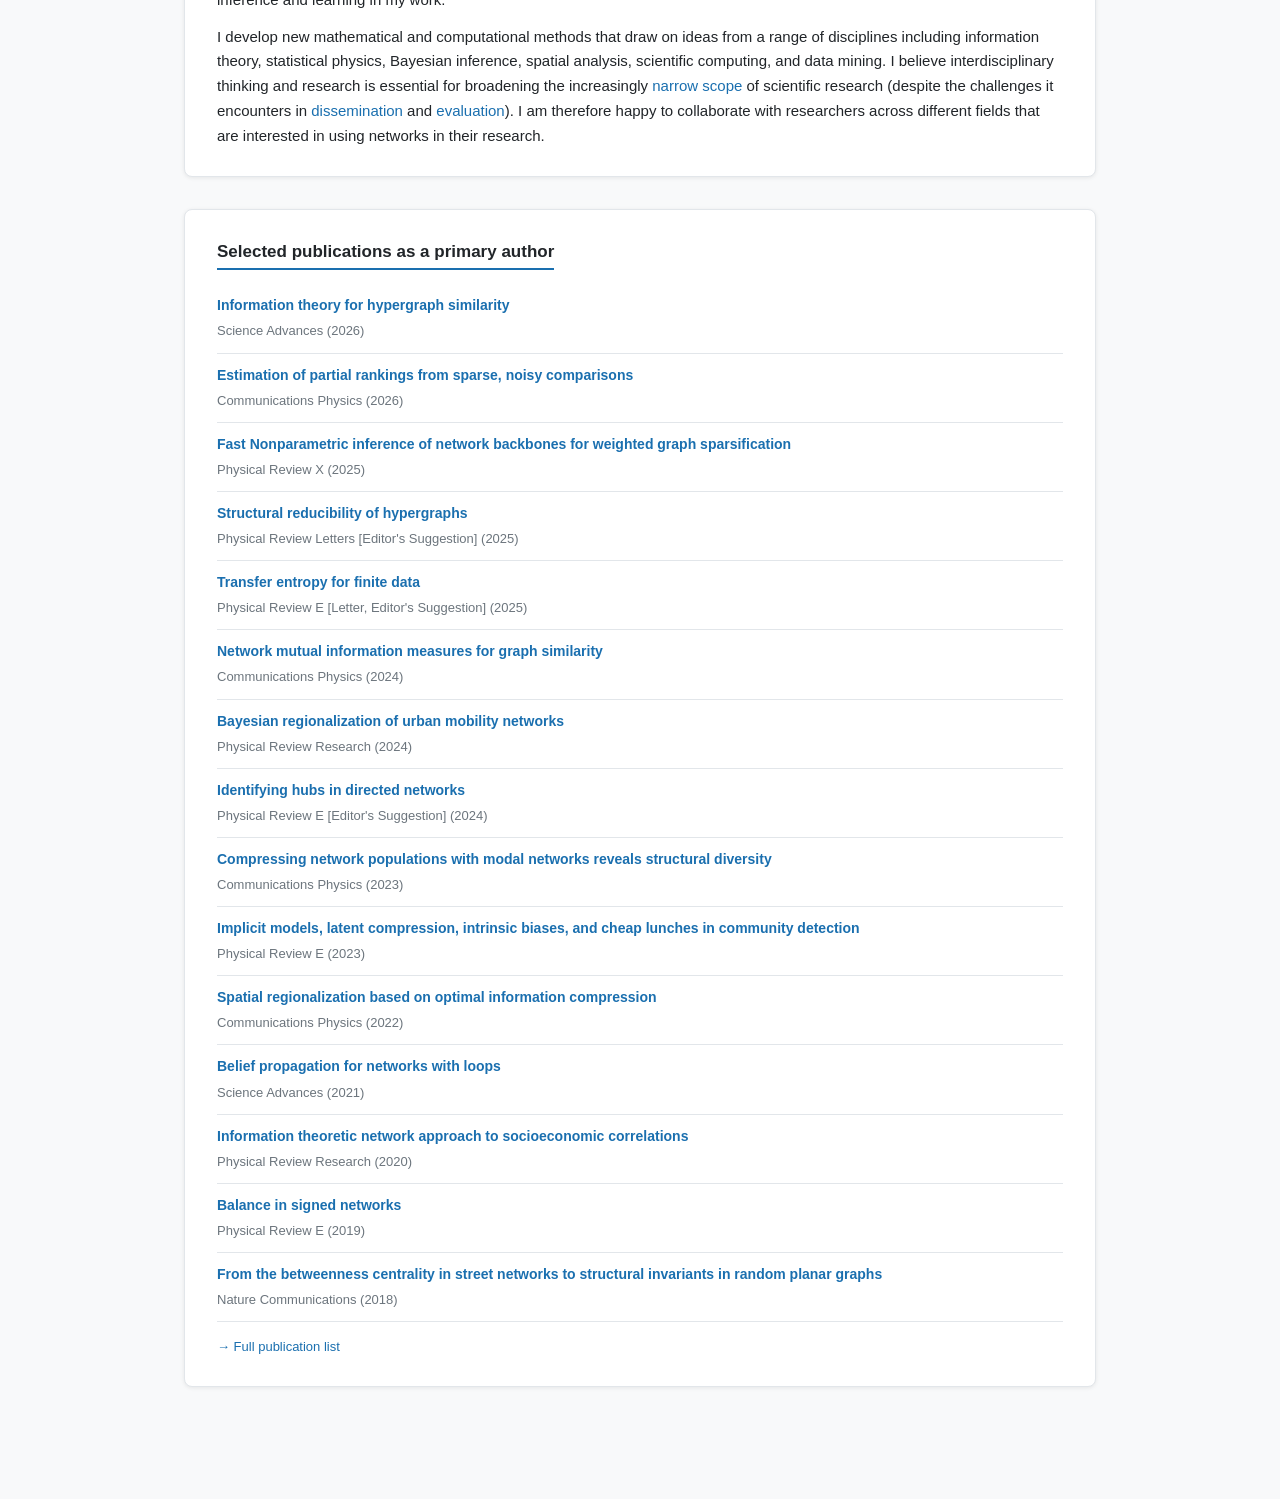
==== commit 68cb7bc5: "Update index.html" ====
--- a/index.html
+++ b/index.html
@@ -82,7 +82,7 @@
         <li>Completely free (to the extent that it is possible) from any tunable parameters that permit the overfitting of statistical fluctuations and/or enable human aesthetic and scientific confirmation biases through cherry-picking</li>
         <li>Scalable to large networks</li>
       </ul>
-      <p>This enables theoretically meaningful, conceptually consistent summaries and comparisons of complex systems while ensuring robustness to statistical fluctuations and flexibility for large datasets. <strong>This kind of inferential work cannot simply be delegated to AI</strong>: its aim is to operationalize human intuition mathematically, specifying precisely what kind of structure we are looking for and what would count as evidence for it, without which any analysis is subject to garbage in--garbage out. In my research I primarily work on the design, optimization, and analysis of principled methods for inference and unsupervised learning with network data, with the goal of contributing to a network science toolkit that follows the above principles. I also explore applications to <a href="https://www.nature.com/articles/s42005-022-01029-4">spatial</a> and/or <a href="https://journals.aps.org/pre/abstract/10.1103/tcss-5hn3">time series</a> data, often through the lens of networks. I strongly subscribe to <a href="https://simple.wikipedia.org/wiki/Occam%27s_razor">Occam's Razor</a>, leading me to prefer simple models as well as <a href="https://www.inference.org.uk/mackay/itprnn/ps/343.355.pdf">Bayesian and information theoretic</a> approaches to inference and learning in my work.</p>
+      <p>This enables theoretically meaningful, conceptually consistent summaries and comparisons of complex systems while ensuring robustness to statistical fluctuations and flexibility for large datasets. <strong>This kind of inferential work cannot simply be delegated to AI</strong>: its aim is to operationalize human intuition mathematically, specifying precisely what kind of structure we are looking for and what would count as evidence for it, since no method can extract meaningful structure from data unless we first define "meaningful" in context. In my research I primarily work on the design, optimization, and analysis of principled methods for inference and unsupervised learning with network data, with the goal of contributing to a network science toolkit that follows the above principles. I also explore applications to <a href="https://www.nature.com/articles/s42005-022-01029-4">spatial</a> and/or <a href="https://journals.aps.org/pre/abstract/10.1103/tcss-5hn3">time series</a> data, often through the lens of networks. I strongly subscribe to <a href="https://simple.wikipedia.org/wiki/Occam%27s_razor">Occam's Razor</a>, leading me to prefer simple models as well as <a href="https://www.inference.org.uk/mackay/itprnn/ps/343.355.pdf">Bayesian and information theoretic</a> approaches to inference and learning in my work.</p>
       <p>I develop new mathematical and computational methods that draw on ideas from a range of disciplines including information theory, statistical physics, Bayesian inference, spatial analysis, scientific computing, and data mining. I believe interdisciplinary thinking and research is essential for broadening the increasingly <a href="https://www.science.org/doi/10.1126/science.1150473">narrow scope</a> of scientific research (despite the challenges it encounters in <a href="https://www.sciencedirect.com/science/article/abs/pii/S1751157723000937">dissemination</a> and <a href="https://www.tandfonline.com/doi/full/10.1080/00221546.2024.2301912">evaluation</a>). I am therefore happy to collaborate with researchers across different fields that are interested in using networks in their research.</p>
     </div>
 
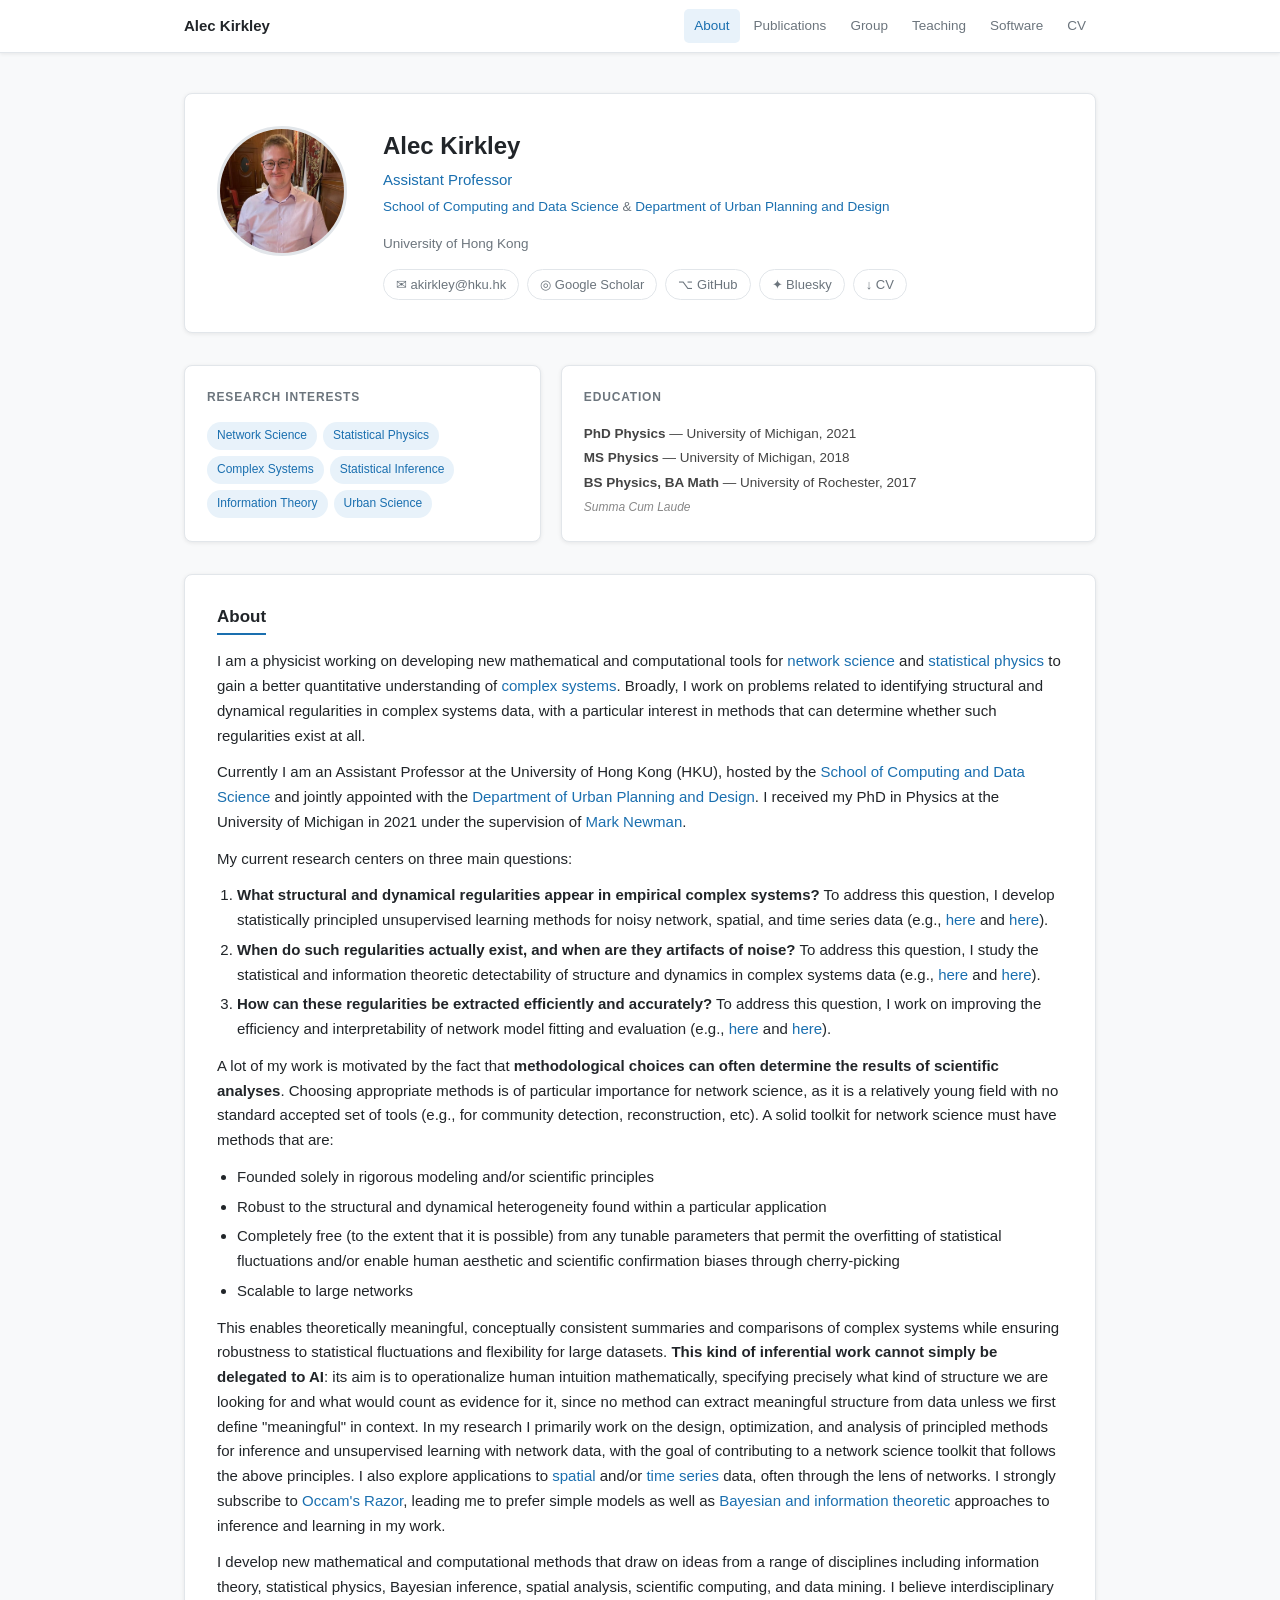
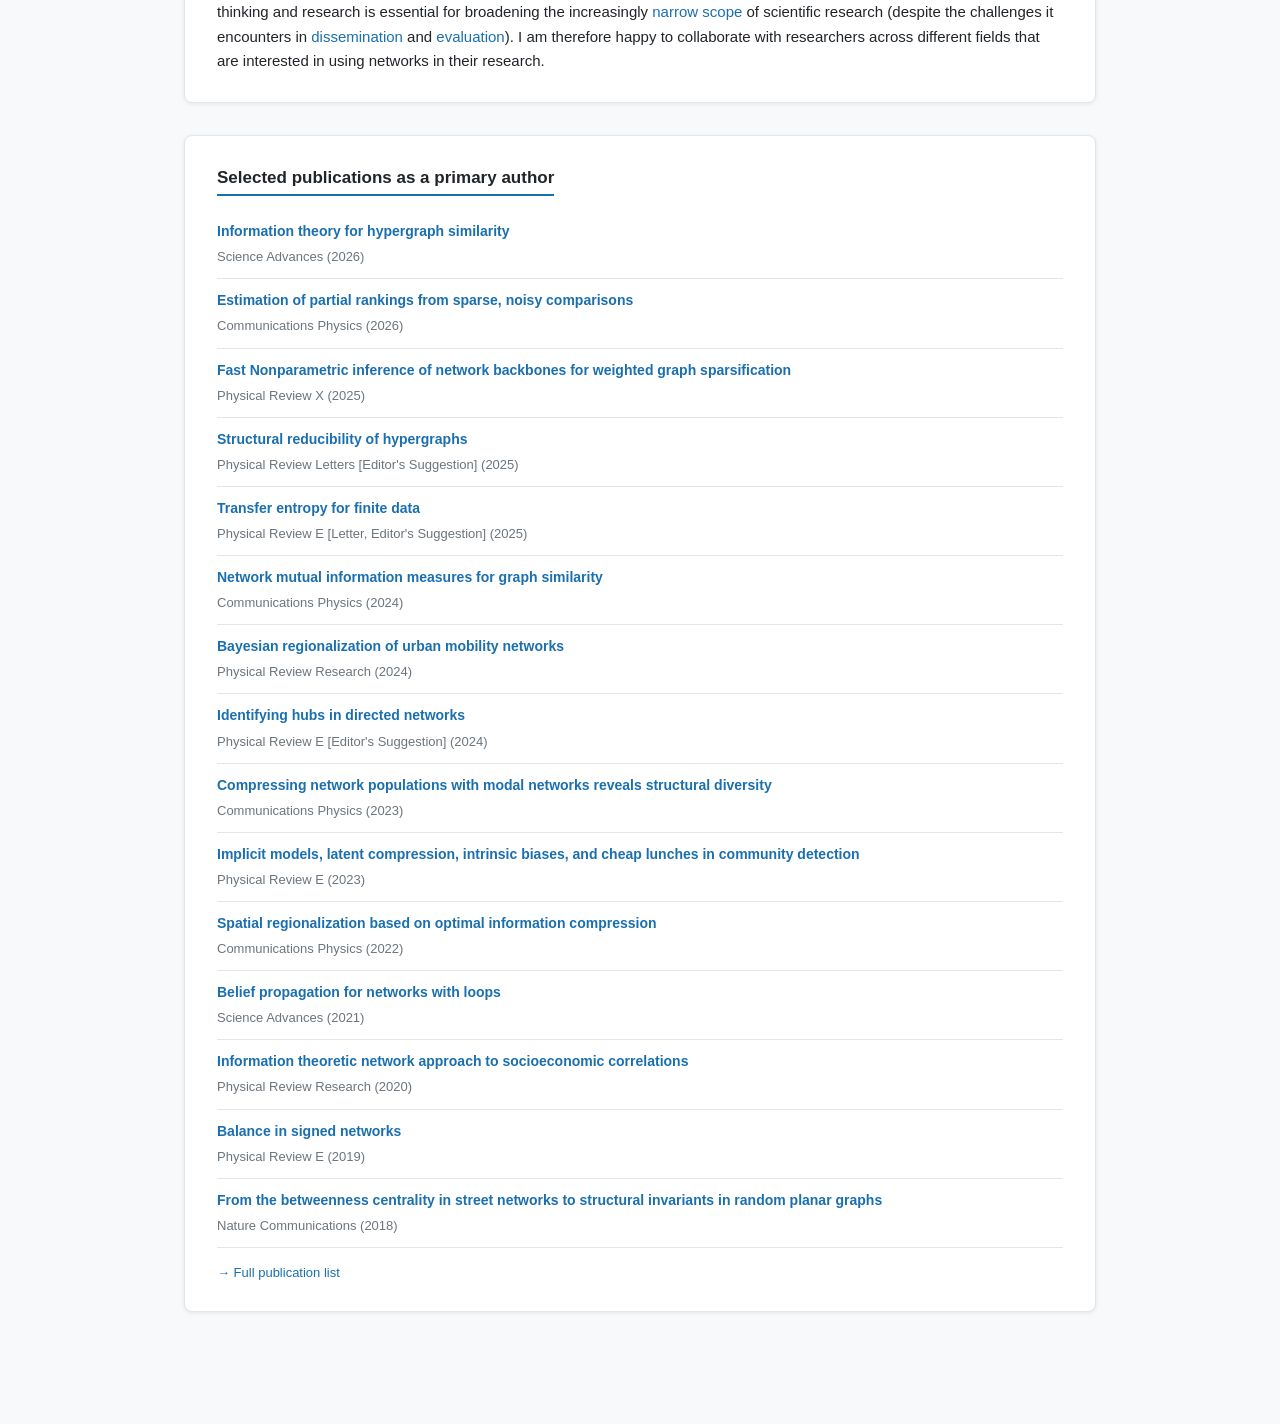
==== commit 91db9b1c: "Update index.html" ====
--- a/index.html
+++ b/index.html
@@ -70,10 +70,10 @@
       <p>I am a physicist working on developing new mathematical and computational tools for <a href="https://en.wikipedia.org/wiki/Network_science">network science</a> and <a href="https://en.wikipedia.org/wiki/Statistical_physics">statistical physics</a> to gain a better quantitative understanding of <a href="https://en.wikipedia.org/wiki/Complex_system">complex systems</a>. Broadly, I work on problems related to identifying structural and dynamical regularities in complex systems data, with a particular interest in methods that can determine whether such regularities exist at all.</p>
       <p>Currently I am an Assistant Professor at the University of Hong Kong (HKU), hosted by the <a href="https://www.cds.hku.hk/">School of Computing and Data Science</a> and jointly appointed with the <a href="https://www.arch.hku.hk/staff/upad/kirkley-alec/?dept=upad">Department of Urban Planning and Design</a>. I received my PhD in Physics at the University of Michigan in 2021 under the supervision of <a href="http://www-personal.umich.edu/~mejn/">Mark Newman</a>.</p>
       <p>My current research centers on three main questions:</p>
-      <ol>
-        <li><strong>What types of structural and dynamical regularities appear in empirical complex systems?</strong> To achieve this, I develop statistically principled unsupervised learning methods for noisy network, spatial, and time series data (e.g., <a href="https://journals.aps.org/prx/abstract/10.1103/4pg6-mtmt">weighted network backboning</a>, <a href="https://www.nature.com/articles/s42005-022-01029-4">spatial regionalization</a>)</li>
-        <li><strong>When do such regularities actually exist, and when are they simply artifacts of noise?</strong> Establishing when the structure or dynamics we hope to find in complex systems data is actually detectable from a statistical and/or information theoretic point of view (e.g., <a href="https://journals.aps.org/prl/abstract/10.1103/xrn7-cz8v">structural reducibility of hypergraphs</a>, <a href="https://journals.aps.org/pre/abstract/10.1103/tcss-5hn3">transfer entropy for finite data</a>)</li>
-        <li><strong>How can we extract these regularities efficiently and accurately?</strong> Improving the efficiency and interpretability of network model fitting and evaluation (e.g., <a href="https://advances.sciencemag.org/content/7/17/eabf1211">belief propagation for networks with loops</a>, <a href="https://journals.aps.org/prresearch/abstract/10.1103/PhysRevResearch.6.033307">Bayesian regionalization of urban mobility networks</a>)</li>
+      <ol>        
+        <li><strong>What structural and dynamical regularities appear in empirical complex systems?</strong> To address this question, I develop statistically principled unsupervised learning methods for noisy network, spatial, and time series data (e.g., <a href="https://journals.aps.org/prx/abstract/10.1103/4pg6-mtmt">here</a> and <a href="https://www.nature.com/articles/s42005-022-01029-4">here</a>).</li>
+        <li><strong>When do such regularities actually exist, and when are they artifacts of noise?</strong> To address this question, I study the statistical and information theoretic detectability of structure and dynamics in complex systems data (e.g., <a href="https://journals.aps.org/prl/abstract/10.1103/xrn7-cz8v">here</a> and <a href="https://journals.aps.org/pre/abstract/10.1103/tcss-5hn3">here</a>).</li>
+        <li><strong>How can these regularities be extracted efficiently and accurately?</strong> To address this question, I work on improving the efficiency and interpretability of network model fitting and evaluation (e.g., <a href="https://advances.sciencemag.org/content/7/17/eabf1211">here</a> and <a href="https://journals.aps.org/prresearch/abstract/10.1103/PhysRevResearch.6.033307">here</a>).</li>
       </ol>
       <p>A lot of my work is motivated by the fact that <strong>methodological choices can often determine the results of scientific analyses</strong>. Choosing appropriate methods is of particular importance for network science, as it is a relatively young field with no standard accepted set of tools (e.g., for community detection, reconstruction, etc). A solid toolkit for network science must have methods that are:</p>
       <ul>
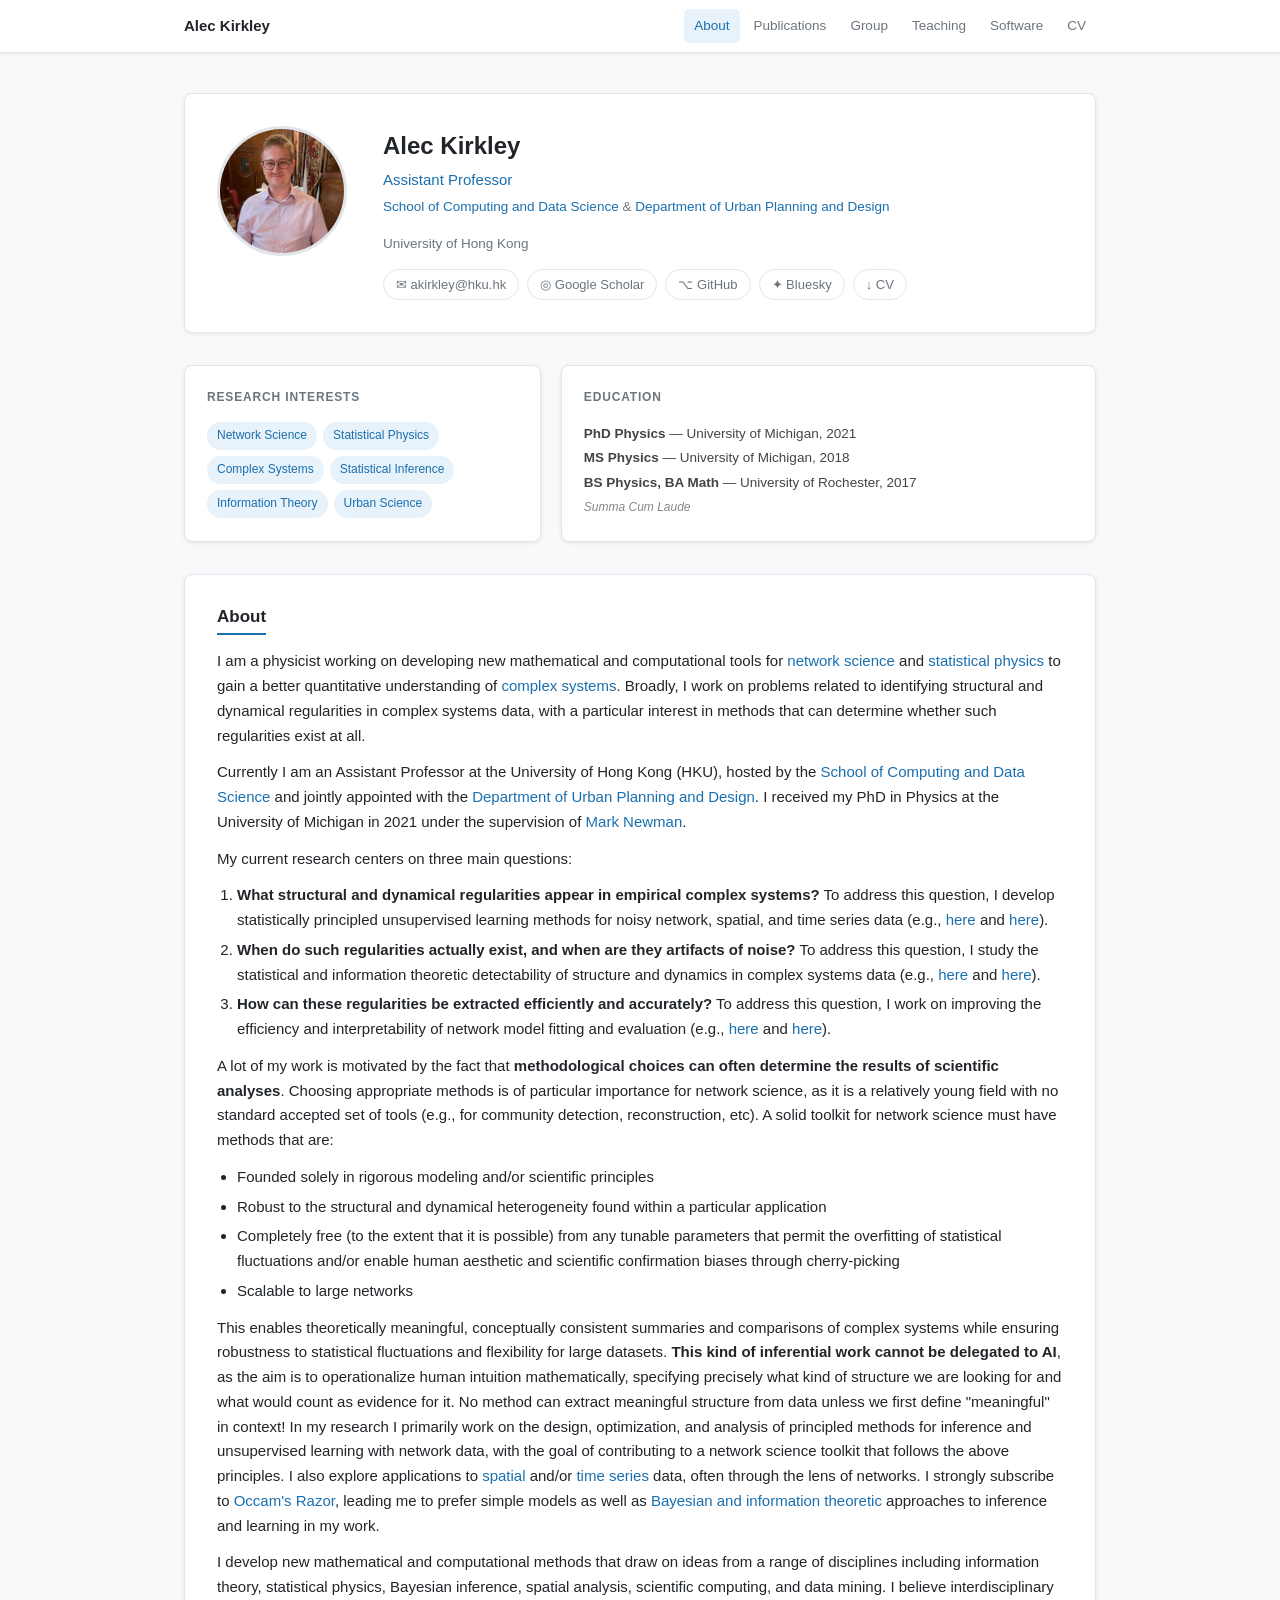
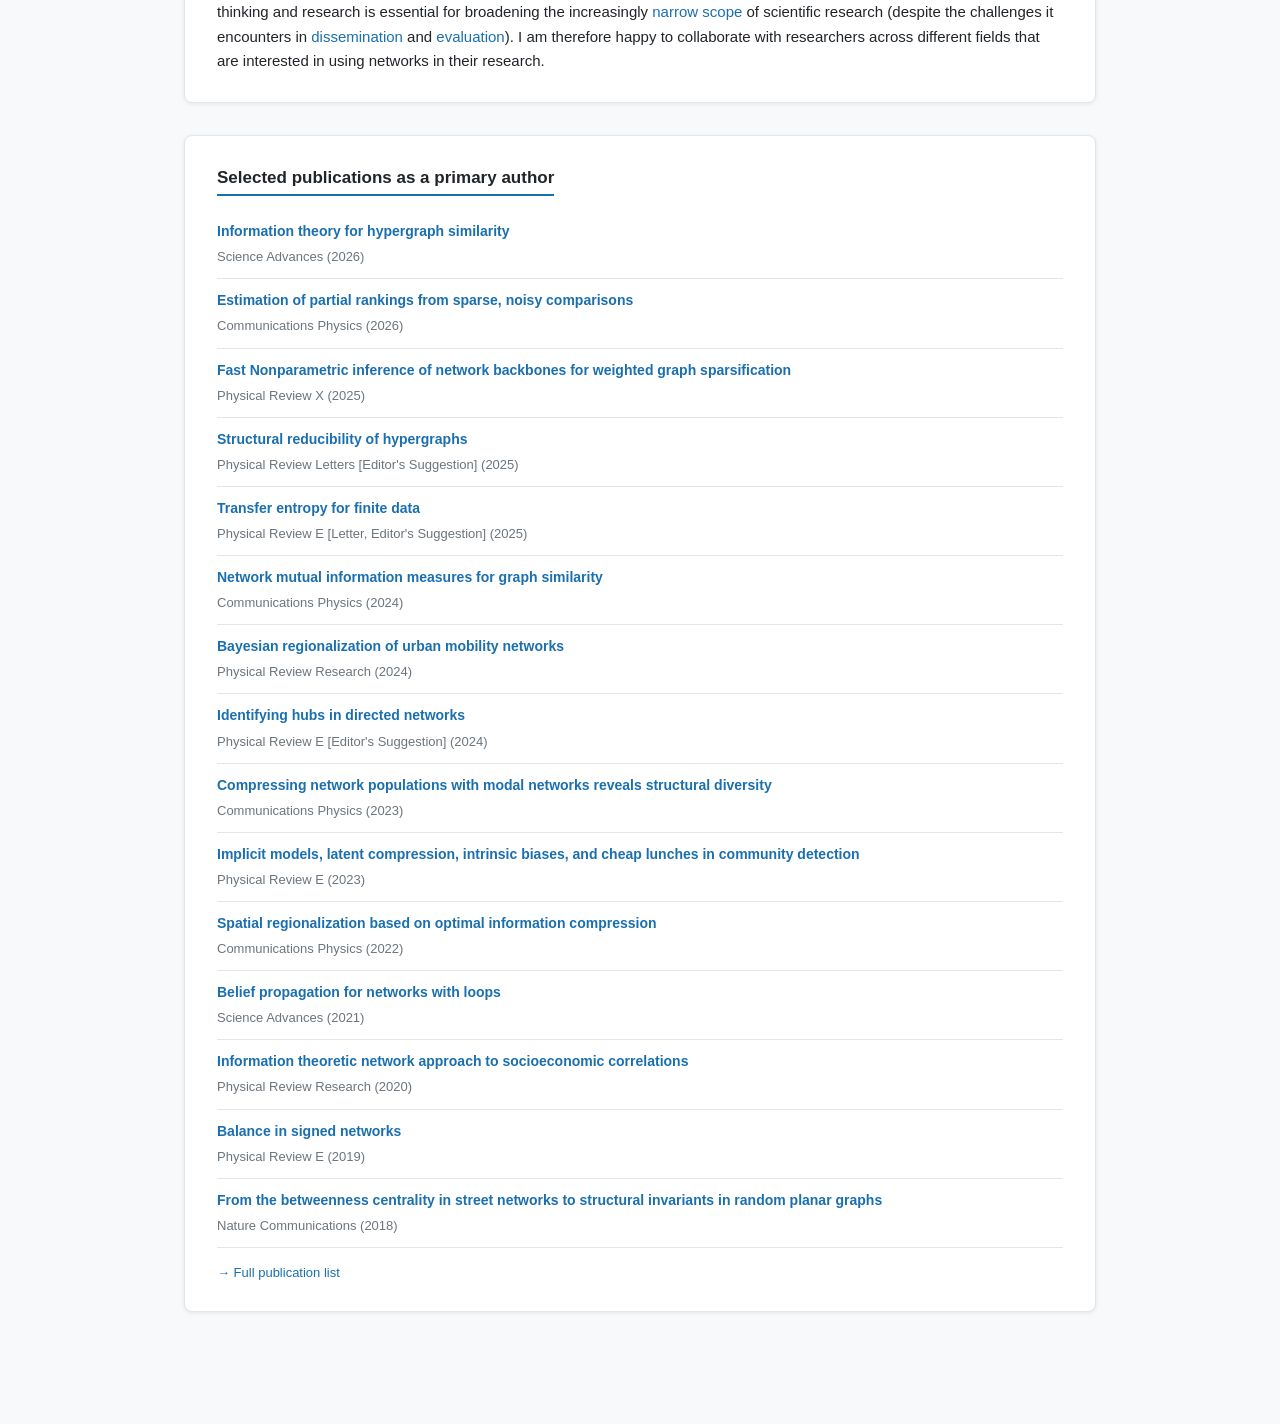
==== commit 77759df3: "Update index.html" ====
--- a/index.html
+++ b/index.html
@@ -82,7 +82,8 @@
         <li>Completely free (to the extent that it is possible) from any tunable parameters that permit the overfitting of statistical fluctuations and/or enable human aesthetic and scientific confirmation biases through cherry-picking</li>
         <li>Scalable to large networks</li>
       </ul>
-      <p>This enables theoretically meaningful, conceptually consistent summaries and comparisons of complex systems while ensuring robustness to statistical fluctuations and flexibility for large datasets. <strong>This kind of inferential work cannot simply be delegated to AI</strong>: its aim is to operationalize human intuition mathematically, specifying precisely what kind of structure we are looking for and what would count as evidence for it, since no method can extract meaningful structure from data unless we first define "meaningful" in context. In my research I primarily work on the design, optimization, and analysis of principled methods for inference and unsupervised learning with network data, with the goal of contributing to a network science toolkit that follows the above principles. I also explore applications to <a href="https://www.nature.com/articles/s42005-022-01029-4">spatial</a> and/or <a href="https://journals.aps.org/pre/abstract/10.1103/tcss-5hn3">time series</a> data, often through the lens of networks. I strongly subscribe to <a href="https://simple.wikipedia.org/wiki/Occam%27s_razor">Occam's Razor</a>, leading me to prefer simple models as well as <a href="https://www.inference.org.uk/mackay/itprnn/ps/343.355.pdf">Bayesian and information theoretic</a> approaches to inference and learning in my work.</p>
+      <p>This enables theoretically meaningful, conceptually consistent summaries and comparisons of complex systems while ensuring robustness to statistical fluctuations and flexibility for large datasets. <strong>This kind of inferential work cannot be delegated to AI</strong>, as the aim is to operationalize human intuition mathematically, specifying precisely what kind of structure we are looking for and what would count as evidence for it. No method can extract meaningful structure from data unless we first define "meaningful" in context! 
+        In my research I primarily work on the design, optimization, and analysis of principled methods for inference and unsupervised learning with network data, with the goal of contributing to a network science toolkit that follows the above principles. I also explore applications to <a href="https://www.nature.com/articles/s42005-022-01029-4">spatial</a> and/or <a href="https://journals.aps.org/pre/abstract/10.1103/tcss-5hn3">time series</a> data, often through the lens of networks. I strongly subscribe to <a href="https://simple.wikipedia.org/wiki/Occam%27s_razor">Occam's Razor</a>, leading me to prefer simple models as well as <a href="https://www.inference.org.uk/mackay/itprnn/ps/343.355.pdf">Bayesian and information theoretic</a> approaches to inference and learning in my work.</p>
       <p>I develop new mathematical and computational methods that draw on ideas from a range of disciplines including information theory, statistical physics, Bayesian inference, spatial analysis, scientific computing, and data mining. I believe interdisciplinary thinking and research is essential for broadening the increasingly <a href="https://www.science.org/doi/10.1126/science.1150473">narrow scope</a> of scientific research (despite the challenges it encounters in <a href="https://www.sciencedirect.com/science/article/abs/pii/S1751157723000937">dissemination</a> and <a href="https://www.tandfonline.com/doi/full/10.1080/00221546.2024.2301912">evaluation</a>). I am therefore happy to collaborate with researchers across different fields that are interested in using networks in their research.</p>
     </div>
 
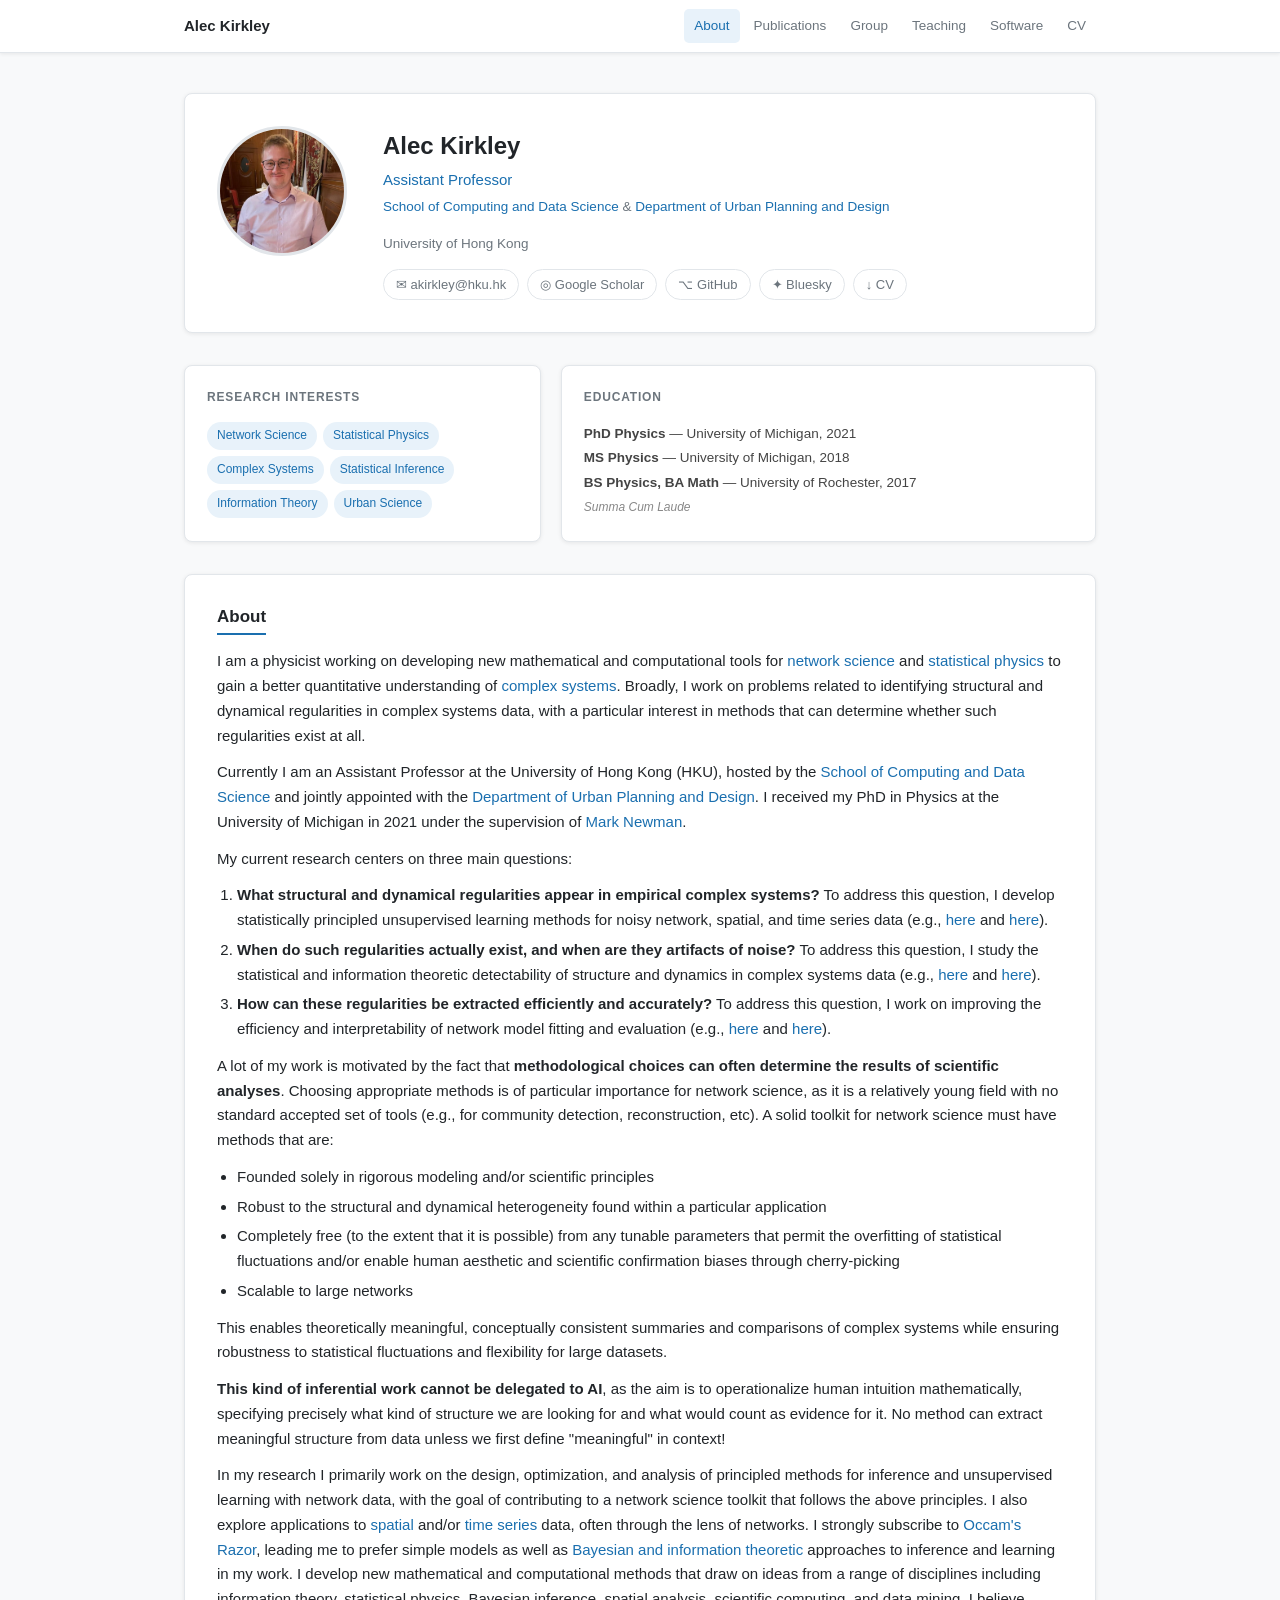
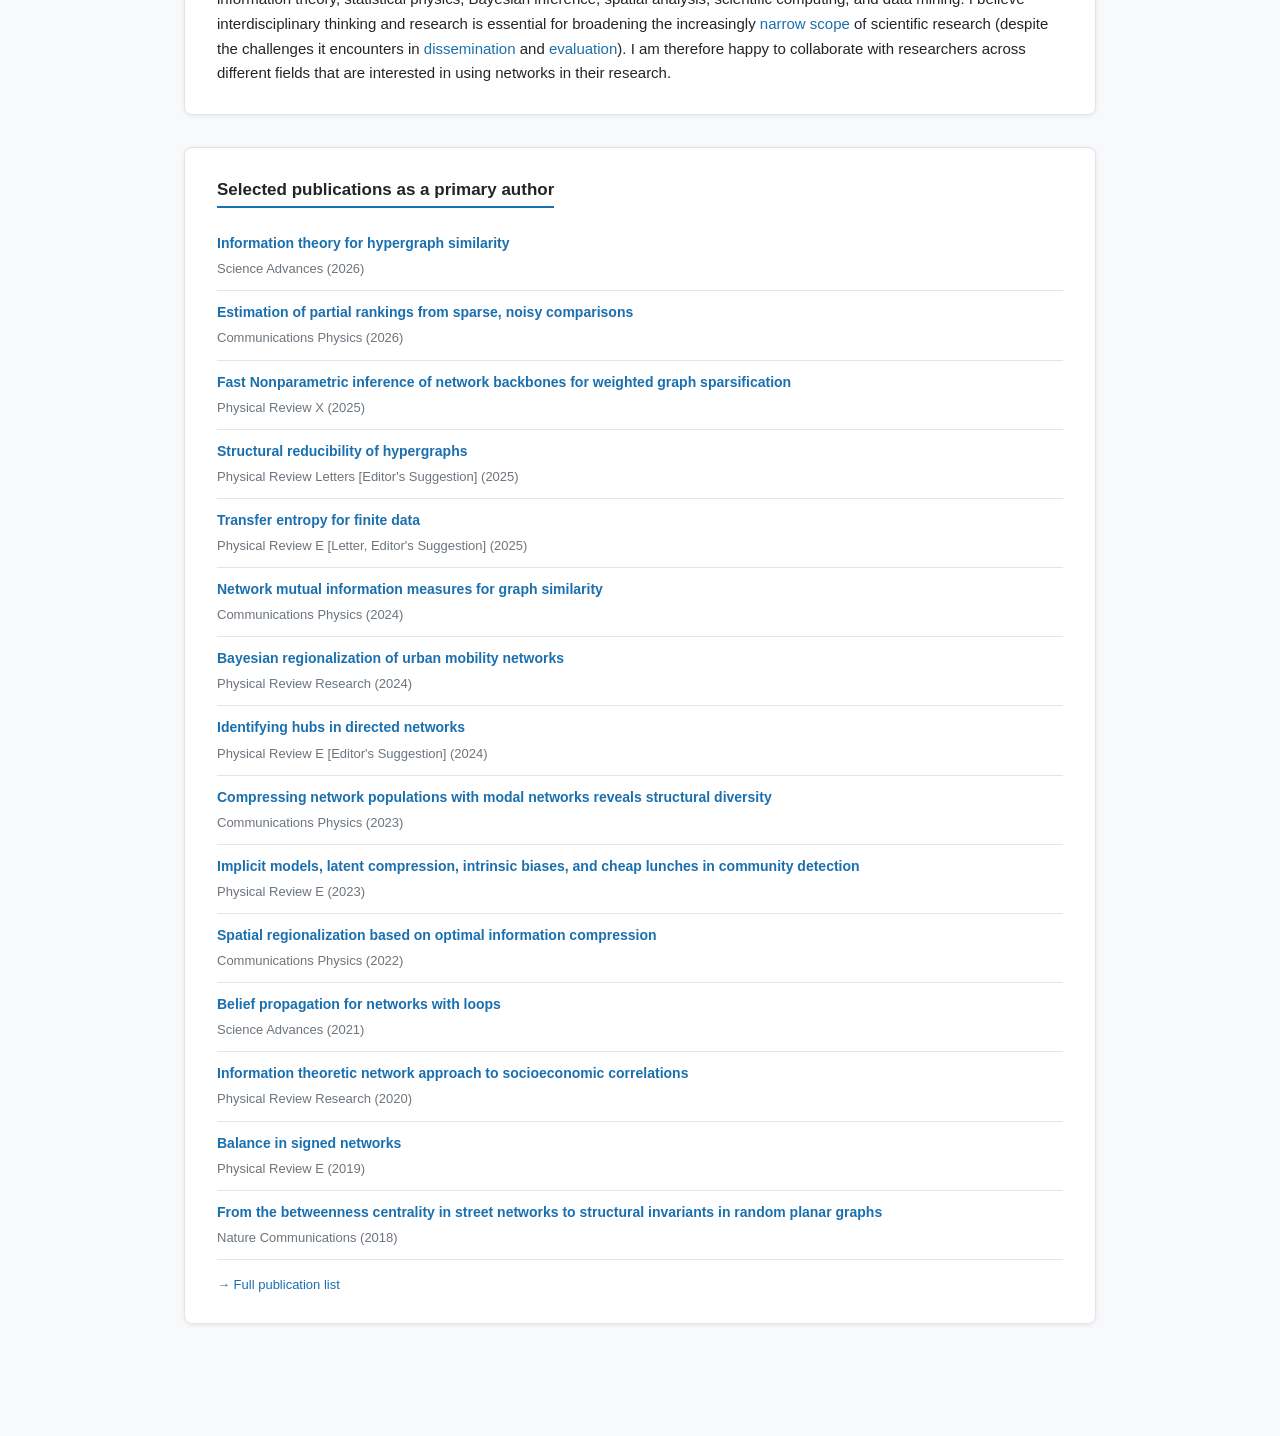
==== commit 58b3a04f: "Update index.html" ====
--- a/index.html
+++ b/index.html
@@ -82,9 +82,12 @@
         <li>Completely free (to the extent that it is possible) from any tunable parameters that permit the overfitting of statistical fluctuations and/or enable human aesthetic and scientific confirmation biases through cherry-picking</li>
         <li>Scalable to large networks</li>
       </ul>
-      <p>This enables theoretically meaningful, conceptually consistent summaries and comparisons of complex systems while ensuring robustness to statistical fluctuations and flexibility for large datasets. <strong>This kind of inferential work cannot be delegated to AI</strong>, as the aim is to operationalize human intuition mathematically, specifying precisely what kind of structure we are looking for and what would count as evidence for it. No method can extract meaningful structure from data unless we first define "meaningful" in context! 
-        In my research I primarily work on the design, optimization, and analysis of principled methods for inference and unsupervised learning with network data, with the goal of contributing to a network science toolkit that follows the above principles. I also explore applications to <a href="https://www.nature.com/articles/s42005-022-01029-4">spatial</a> and/or <a href="https://journals.aps.org/pre/abstract/10.1103/tcss-5hn3">time series</a> data, often through the lens of networks. I strongly subscribe to <a href="https://simple.wikipedia.org/wiki/Occam%27s_razor">Occam's Razor</a>, leading me to prefer simple models as well as <a href="https://www.inference.org.uk/mackay/itprnn/ps/343.355.pdf">Bayesian and information theoretic</a> approaches to inference and learning in my work.</p>
-      <p>I develop new mathematical and computational methods that draw on ideas from a range of disciplines including information theory, statistical physics, Bayesian inference, spatial analysis, scientific computing, and data mining. I believe interdisciplinary thinking and research is essential for broadening the increasingly <a href="https://www.science.org/doi/10.1126/science.1150473">narrow scope</a> of scientific research (despite the challenges it encounters in <a href="https://www.sciencedirect.com/science/article/abs/pii/S1751157723000937">dissemination</a> and <a href="https://www.tandfonline.com/doi/full/10.1080/00221546.2024.2301912">evaluation</a>). I am therefore happy to collaborate with researchers across different fields that are interested in using networks in their research.</p>
+      <p>This enables theoretically meaningful, conceptually consistent summaries and comparisons of complex systems while ensuring robustness to statistical fluctuations and flexibility for large datasets.</p> 
+        
+        <p><strong>This kind of inferential work cannot be delegated to AI</strong>, as the aim is to operationalize human intuition mathematically, specifying precisely what kind of structure we are looking for and what would count as evidence for it. No method can extract meaningful structure from data unless we first define "meaningful" in context!</p> 
+        
+        <p>In my research I primarily work on the design, optimization, and analysis of principled methods for inference and unsupervised learning with network data, with the goal of contributing to a network science toolkit that follows the above principles. I also explore applications to <a href="https://www.nature.com/articles/s42005-022-01029-4">spatial</a> and/or <a href="https://journals.aps.org/pre/abstract/10.1103/tcss-5hn3">time series</a> data, often through the lens of networks. I strongly subscribe to <a href="https://simple.wikipedia.org/wiki/Occam%27s_razor">Occam's Razor</a>, leading me to prefer simple models as well as <a href="https://www.inference.org.uk/mackay/itprnn/ps/343.355.pdf">Bayesian and information theoretic</a> approaches to inference and learning in my work.
+      I develop new mathematical and computational methods that draw on ideas from a range of disciplines including information theory, statistical physics, Bayesian inference, spatial analysis, scientific computing, and data mining. I believe interdisciplinary thinking and research is essential for broadening the increasingly <a href="https://www.science.org/doi/10.1126/science.1150473">narrow scope</a> of scientific research (despite the challenges it encounters in <a href="https://www.sciencedirect.com/science/article/abs/pii/S1751157723000937">dissemination</a> and <a href="https://www.tandfonline.com/doi/full/10.1080/00221546.2024.2301912">evaluation</a>). I am therefore happy to collaborate with researchers across different fields that are interested in using networks in their research.</p>
     </div>
 
     <div class="section">
